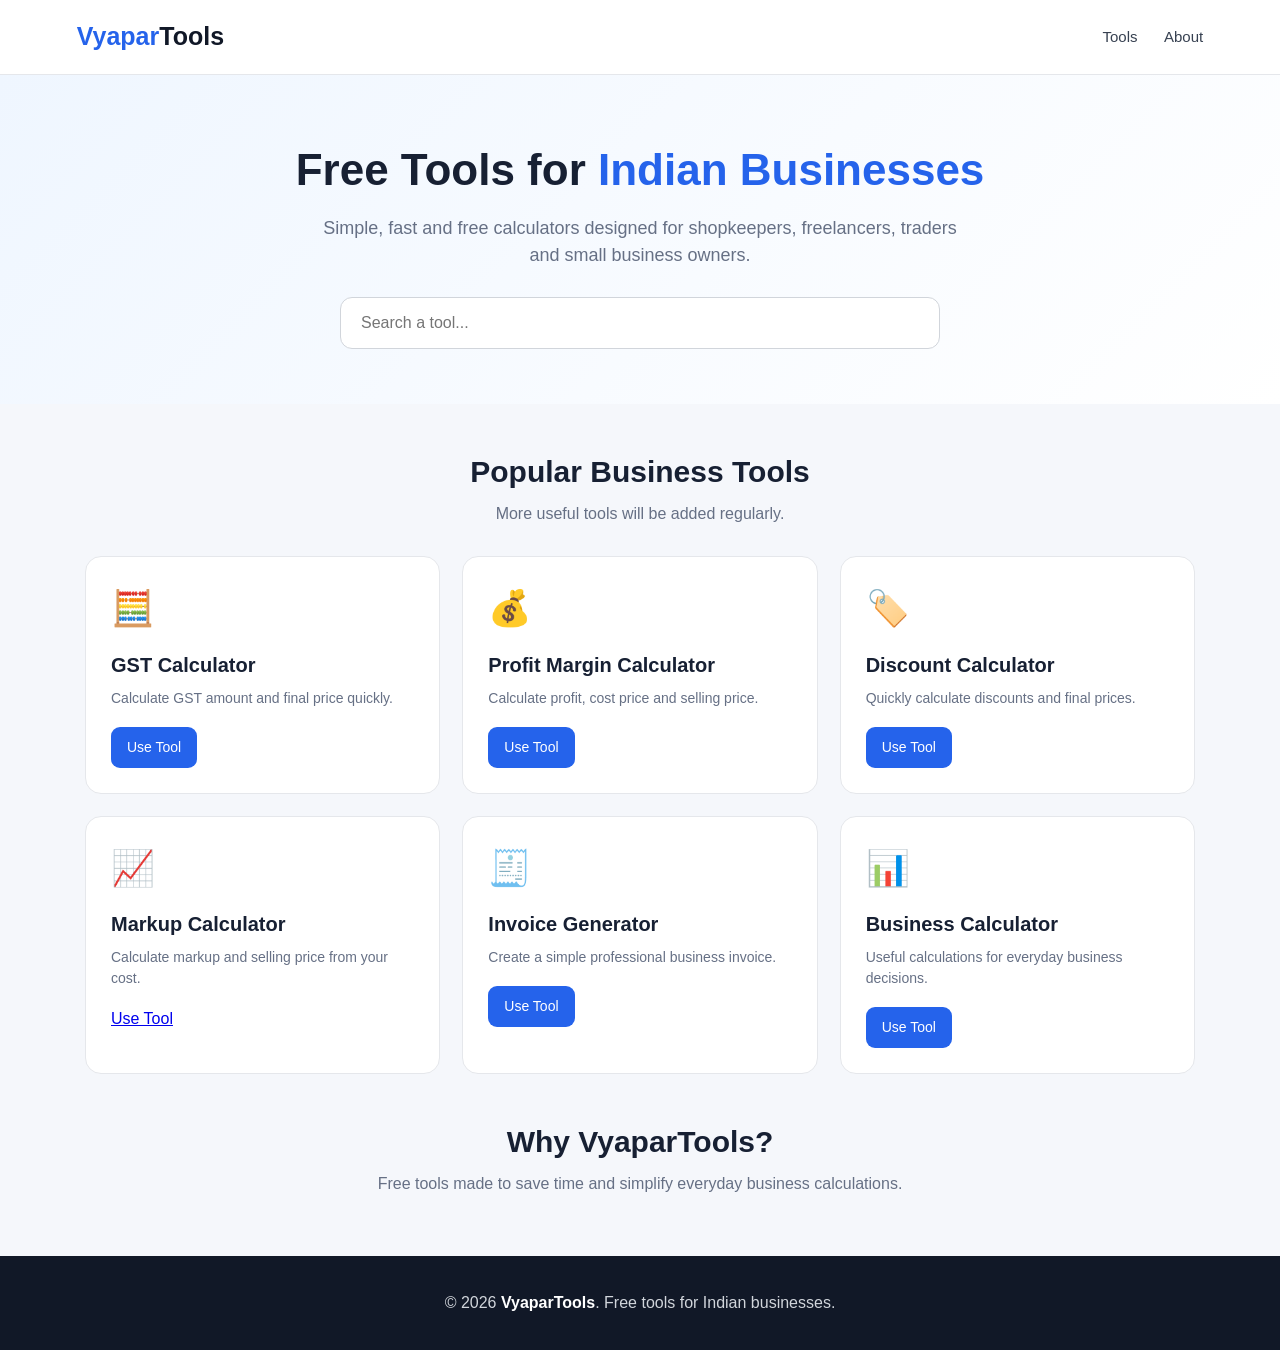
==== index.html @ b3b20733 "Fix anchor tag formatting in index.html" ====
<!DOCTYPE html>
<html lang="en">
<head>
    <meta charset="UTF-8">
    <meta name="viewport" content="width=device-width, initial-scale=1.0">

    <title>VyaparTools - Free Business Tools for India</title>

    <meta name="description"
        content="Free GST calculator, profit margin calculator, discount calculator and other useful tools for Indian small businesses.">

    <style>
        * {
            box-sizing: border-box;
            margin: 0;
            padding: 0;
        }

        body {
            font-family: Arial, sans-serif;
            background: #f5f7fb;
            color: #172033;
            line-height: 1.5;
        }

        header {
            background: #ffffff;
            border-bottom: 1px solid #e5e7eb;
            padding: 18px 6%;
            display: flex;
            justify-content: space-between;
            align-items: center;
        }

        .logo {
            font-size: 25px;
            font-weight: 800;
            color: #2563eb;
        }

        .logo span {
            color: #111827;
        }

        nav a {
            text-decoration: none;
            color: #374151;
            margin-left: 22px;
            font-size: 15px;
        }

        .hero {
            text-align: center;
            padding: 70px 20px 55px;
            background: linear-gradient(135deg, #eff6ff, #ffffff);
        }

        .hero h1 {
            font-size: 44px;
            max-width: 800px;
            margin: auto;
            line-height: 1.15;
        }

        .hero h1 span {
            color: #2563eb;
        }

        .hero p {
            max-width: 650px;
            margin: 20px auto;
            color: #667085;
            font-size: 18px;
        }

        .search {
            margin: 28px auto 0;
            max-width: 600px;
        }

        .search input {
            width: 100%;
            padding: 16px 20px;
            border: 1px solid #d1d5db;
            border-radius: 12px;
            font-size: 16px;
            outline: none;
        }

        .container {
            max-width: 1150px;
            margin: 45px auto;
            padding: 0 20px;
        }

        .section-title {
            text-align: center;
            margin-bottom: 30px;
        }

        .section-title h2 {
            font-size: 30px;
        }

        .section-title p {
            color: #667085;
            margin-top: 8px;
        }

        .tools {
            display: grid;
            grid-template-columns: repeat(3, 1fr);
            gap: 22px;
        }

        .tool-card {
            background: white;
            border: 1px solid #e5e7eb;
            border-radius: 16px;
            padding: 25px;
            transition: 0.2s;
        }

        .tool-card:hover {
            transform: translateY(-4px);
            box-shadow: 0 10px 25px rgba(0,0,0,0.07);
        }

        .icon {
            font-size: 35px;
            margin-bottom: 15px;
        }

        .tool-card h3 {
            font-size: 20px;
            margin-bottom: 8px;
        }

        .tool-card p {
            color: #667085;
            font-size: 14px;
            margin-bottom: 18px;
        }

        .btn {
            display: inline-block;
            background: #2563eb;
            color: white;
            text-decoration: none;
            padding: 10px 16px;
            border-radius: 9px;
            font-size: 14px;
        }

        footer {
            background: #111827;
            color: #d1d5db;
            text-align: center;
            padding: 35px 20px;
            margin-top: 60px;
        }

        footer strong {
            color: white;
        }

        @media (max-width: 800px) {
            .tools {
                grid-template-columns: repeat(2, 1fr);
            }

            .hero h1 {
                font-size: 35px;
            }
        }

        @media (max-width: 550px) {
            header {
                padding: 15px 20px;
            }

            nav {
                display: none;
            }

            .tools {
                grid-template-columns: 1fr;
            }

            .hero {
                padding-top: 50px;
            }

            .hero h1 {
                font-size: 32px;
            }
        }
    </style>
</head>

<body>

<header>
    <div class="logo">Vyapar<span>Tools</span></div>

    <nav>
        <a href="#tools">Tools</a>
        <a href="#about">About</a>
    </nav>
</header>


<section class="hero">

    <h1>
        Free Tools for
        <span>Indian Businesses</span>
    </h1>

    <p>
        Simple, fast and free calculators designed for shopkeepers,
        freelancers, traders and small business owners.
    </p>

    <div class="search">
        <input
            type="text"
            placeholder="Search a tool...">
    </div>

</section>


<main class="container" id="tools">

    <div class="section-title">
        <h2>Popular Business Tools</h2>

        <p>
            More useful tools will be added regularly.
        </p>
    </div>


    <div class="tools">

        <div class="tool-card">

            <div class="icon">🧮</div>

            <h3>GST Calculator</h3>

            <p>
                Calculate GST amount and final price quickly.
            </p>

            <a href="gst-calculator.html" class="btn">Use Tool</a>
</div>

        <div class="tool-card">

            <div class="icon">💰</div>

            <h3>Profit Margin Calculator</h3>

            <p>
                Calculate profit, cost price and selling price.
            </p>

         <a href="profit-margin-calculator.html" class="btn">
                Use Tool
            </a>

        </div>


        <div class="tool-card">

            <div class="icon">🏷️</div>

            <h3>Discount Calculator</h3>

            <p>
                Quickly calculate discounts and final prices.
            </p>

           <a href="discount-calculator.html" class="btn">
                Use Tool
            </a>

        </div>


        <div class="tool-card">

            <div class="icon">📈</div>

            <h3>Markup Calculator</h3>

            <p>
                Calculate markup and selling price from your cost.
            </p>

            <a href="markup-calculator.html">
                Use Tool
            </a>

        </div>


        <div class="tool-card">

            <div class="icon">🧾</div>

            <h3>Invoice Generator</h3>

            <p>
                Create a simple professional business invoice.
            </p>

            <a href="#" class="btn">
                Use Tool
            </a>

        </div>


        <div class="tool-card">

            <div class="icon">📊</div>

            <h3>Business Calculator</h3>

            <p>
                Useful calculations for everyday business decisions.
            </p>

            <a href="#" class="btn">
                Use Tool
            </a>

        </div>

    </div>

</main>


<section class="container" id="about">

    <div class="section-title">

        <h2>Why VyaparTools?</h2>

        <p>
            Free tools made to save time and simplify everyday
            business calculations.
        </p>

    </div>

</section>


<footer>

    <p>
        © 2026 <strong>VyaparTools</strong>.
        Free tools for Indian businesses.
    </p>

</footer>

</body>
</html>
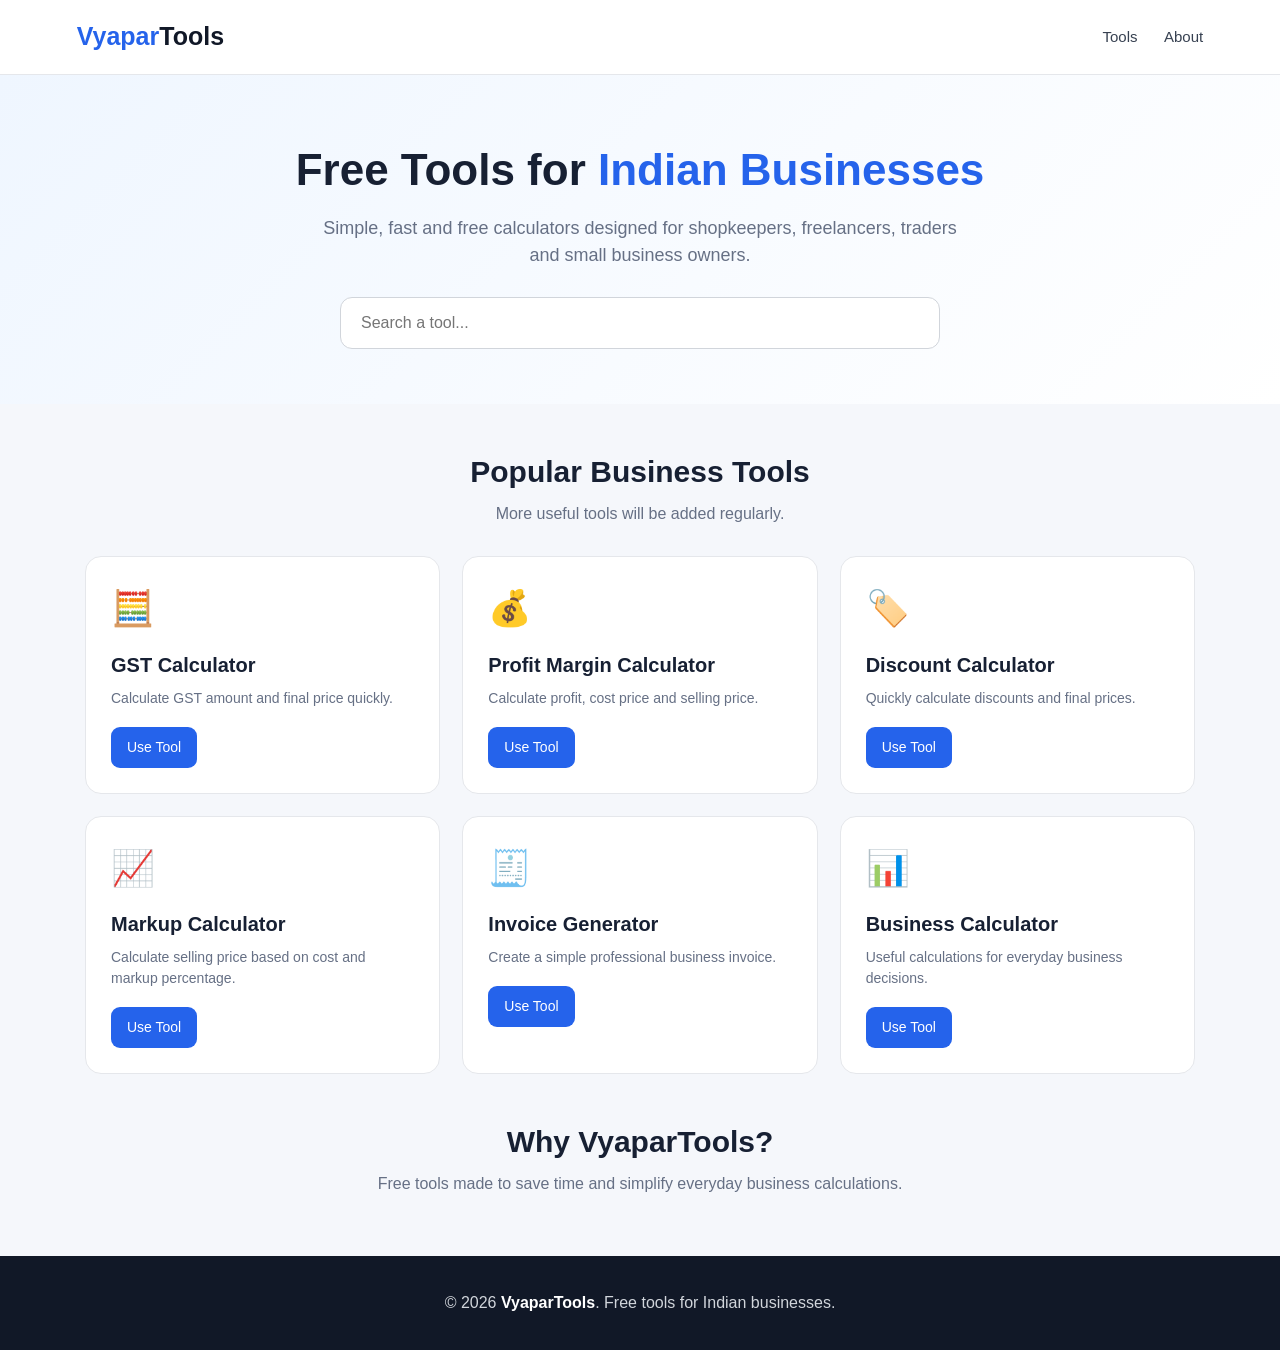
==== commit 849142e1: "Refactor Markup Calculator card in index.html Updated the Markup Calculator section to improve clari" ====
--- a/index.html
+++ b/index.html
@@ -291,21 +291,12 @@
         </div>
 
 
-        <div class="tool-card">
-
-            <div class="icon">📈</div>
-
-            <h3>Markup Calculator</h3>
-
-            <p>
-                Calculate markup and selling price from your cost.
-            </p>
-
-            <a href="markup-calculator.html">
-                Use Tool
-            </a>
-
-        </div>
+      <div class="tool-card">
+    <div class="icon">📈</div>
+    <h3>Markup Calculator</h3>
+    <p>Calculate selling price based on cost and markup percentage.</p>
+    <a href="markup-calculator.html" class="btn">Use Tool</a>
+</div>
 
 
         <div class="tool-card">
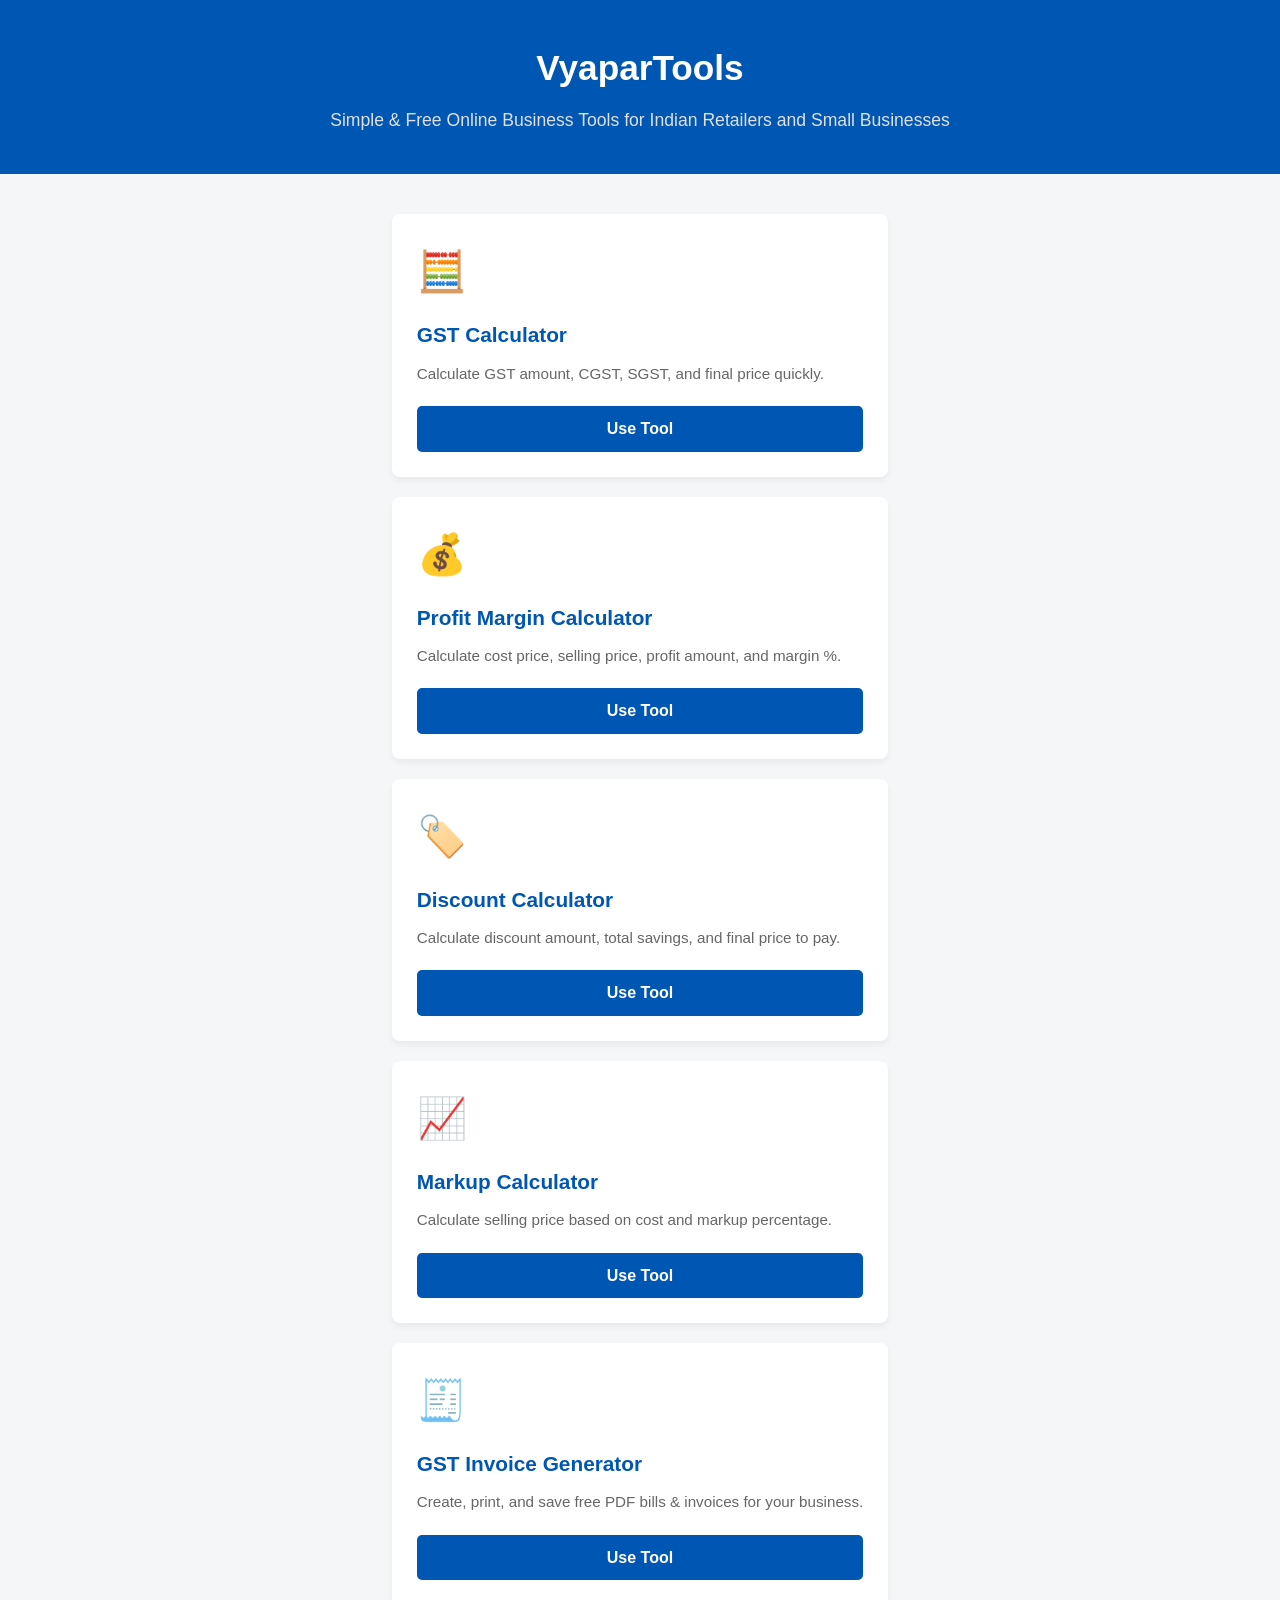
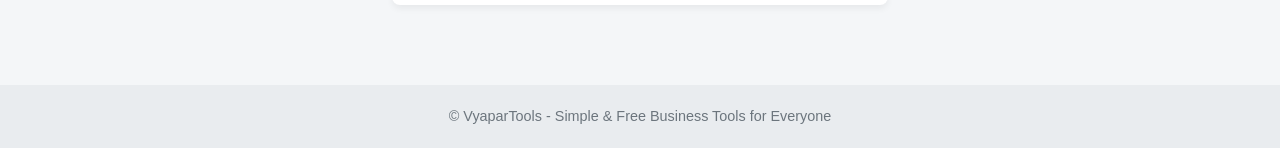
==== commit ea2a85d2: "Revamp index.html with new tools and styles Updated the meta description and improved styling for he" ====
--- a/index.html
+++ b/index.html
@@ -7,360 +7,181 @@
     <title>VyaparTools - Free Business Tools for India</title>
 
     <meta name="description"
-        content="Free GST calculator, profit margin calculator, discount calculator and other useful tools for Indian small businesses.">
+        content="Free GST calculator, profit margin calculator, discount calculator, markup calculator and GST invoice generator for Indian small businesses.">
 
     <style>
         * {
             box-sizing: border-box;
             margin: 0;
             padding: 0;
+            font-family: -apple-system, BlinkMacSystemFont, "Segoe UI", Roboto, Helvetica, Arial, sans-serif;
         }
 
         body {
-            font-family: Arial, sans-serif;
-            background: #f5f7fb;
-            color: #172033;
-            line-height: 1.5;
+            background-color: #f4f6f8;
+            color: #333;
+            line-height: 1.6;
+            display: flex;
+            flex-direction: column;
+            min-height: 100vh;
         }
 
         header {
-            background: #ffffff;
-            border-bottom: 1px solid #e5e7eb;
-            padding: 18px 6%;
-            display: flex;
-            justify-content: space-between;
-            align-items: center;
+            background-color: #0056b3;
+            color: #ffffff;
+            padding: 40px 20px;
+            text-align: center;
         }
 
-        .logo {
-            font-size: 25px;
-            font-weight: 800;
-            color: #2563eb;
+        header h1 {
+            font-size: 2.2rem;
+            margin-bottom: 10px;
         }
 
-        .logo span {
-            color: #111827;
-        }
-
-        nav a {
-            text-decoration: none;
-            color: #374151;
-            margin-left: 22px;
-            font-size: 15px;
-        }
-
-        .hero {
-            text-align: center;
-            padding: 70px 20px 55px;
-            background: linear-gradient(135deg, #eff6ff, #ffffff);
-        }
-
-        .hero h1 {
-            font-size: 44px;
-            max-width: 800px;
-            margin: auto;
-            line-height: 1.15;
-        }
-
-        .hero h1 span {
-            color: #2563eb;
-        }
-
-        .hero p {
-            max-width: 650px;
-            margin: 20px auto;
-            color: #667085;
-            font-size: 18px;
-        }
-
-        .search {
-            margin: 28px auto 0;
-            max-width: 600px;
-        }
-
-        .search input {
-            width: 100%;
-            padding: 16px 20px;
-            border: 1px solid #d1d5db;
-            border-radius: 12px;
-            font-size: 16px;
-            outline: none;
+        header p {
+            font-size: 1.1rem;
+            color: #e0e0e0;
         }
 
         .container {
-            max-width: 1150px;
-            margin: 45px auto;
+            max-width: 1000px;
+            margin: 40px auto;
             padding: 0 20px;
+            flex: 1;
         }
 
-        .section-title {
-            text-align: center;
-            margin-bottom: 30px;
-        }
-
-        .section-title h2 {
-            font-size: 30px;
-        }
-
-        .section-title p {
-            color: #667085;
-            margin-top: 8px;
-        }
-
-        .tools {
+        .tools-grid {
             display: grid;
-            grid-template-columns: repeat(3, 1fr);
-            gap: 22px;
+            grid-template-columns: repeat(auto-fit, minmax(280px, 1fr));
+            gap: 20px;
         }
 
         .tool-card {
-            background: white;
-            border: 1px solid #e5e7eb;
-            border-radius: 16px;
+            background: #ffffff;
             padding: 25px;
-            transition: 0.2s;
+            border-radius: 8px;
+            box-shadow: 0 4px 6px rgba(0,0,0,0.05);
+            display: flex;
+            flex-direction: column;
+            justify-content: space-between;
+            transition: transform 0.2s, box-shadow 0.2s;
         }
 
         .tool-card:hover {
-            transform: translateY(-4px);
-            box-shadow: 0 10px 25px rgba(0,0,0,0.07);
+            transform: translateY(-5px);
+            box-shadow: 0 8px 15px rgba(0,0,0,0.1);
         }
 
-        .icon {
-            font-size: 35px;
+        .tool-card .icon {
+            font-size: 2.5rem;
             margin-bottom: 15px;
         }
 
         .tool-card h3 {
-            font-size: 20px;
-            margin-bottom: 8px;
+            font-size: 1.3rem;
+            margin-bottom: 10px;
+            color: #0056b3;
         }
 
         .tool-card p {
-            color: #667085;
-            font-size: 14px;
-            margin-bottom: 18px;
+            color: #666;
+            font-size: 0.95rem;
+            margin-bottom: 20px;
+            flex-grow: 1;
         }
 
         .btn {
             display: inline-block;
-            background: #2563eb;
-            color: white;
+            background-color: #0056b3;
+            color: #ffffff;
             text-decoration: none;
-            padding: 10px 16px;
-            border-radius: 9px;
-            font-size: 14px;
+            padding: 10px 18px;
+            border-radius: 5px;
+            font-weight: 600;
+            text-align: center;
+            transition: background 0.2s;
+        }
+
+        .btn:hover {
+            background-color: #004085;
         }
 
         footer {
-            background: #111827;
-            color: #d1d5db;
             text-align: center;
-            padding: 35px 20px;
-            margin-top: 60px;
-        }
-
-        footer strong {
-            color: white;
-        }
-
-        @media (max-width: 800px) {
-            .tools {
-                grid-template-columns: repeat(2, 1fr);
-            }
-
-            .hero h1 {
-                font-size: 35px;
-            }
-        }
-
-        @media (max-width: 550px) {
-            header {
-                padding: 15px 20px;
-            }
-
-            nav {
-                display: none;
-            }
-
-            .tools {
-                grid-template-columns: 1fr;
-            }
-
-            .hero {
-                padding-top: 50px;
-            }
-
-            .hero h1 {
-                font-size: 32px;
-            }
+            padding: 20px;
+            background: #e9ecef;
+            font-size: 0.9rem;
+            color: #6c757d;
+            margin-top: 40px;
         }
     </style>
 </head>
-
 <body>
 
-<header>
-    <div class="logo">Vyapar<span>Tools</span></div>
+    <header>
+        <h1>VyaparTools</h1>
+        <p>Simple & Free Online Business Tools for Indian Retailers and Small Businesses</p>
+    </header>
 
-    <nav>
-        <a href="#tools">Tools</a>
-        <a href="#about">About</a>
-    </nav>
-</header>
+    <div class="container">
+        <div class="tools-grid">
+            
+            <!-- Tool 1: GST Calculator -->
+            <div class="tool-card">
+                <div>
+                    <div class="icon">🧮</div>
+                    <h3>GST Calculator</h3>
+                    <p>Calculate GST amount, CGST, SGST, and final price quickly.</p>
+                </div>
+                <a href="gst-calculator.html" class="btn">Use Tool</a>
+            </div>
 
+            <!-- Tool 2: Profit Margin Calculator -->
+            <div class="tool-card">
+                <div>
+                    <div class="icon">💰</div>
+                    <h3>Profit Margin Calculator</h3>
+                    <p>Calculate cost price, selling price, profit amount, and margin %.</p>
+                </div>
+                <a href="profit-margin-calculator.html" class="btn">Use Tool</a>
+            </div>
 
-<section class="hero">
+            <!-- Tool 3: Discount Calculator -->
+            <div class="tool-card">
+                <div>
+                    <div class="icon">🏷️</div>
+                    <h3>Discount Calculator</h3>
+                    <p>Calculate discount amount, total savings, and final price to pay.</p>
+                </div>
+                <a href="discount-calculator.html" class="btn">Use Tool</a>
+            </div>
 
-    <h1>
-        Free Tools for
-        <span>Indian Businesses</span>
-    </h1>
+            <!-- Tool 4: Markup Calculator -->
+            <div class="tool-card">
+                <div>
+                    <div class="icon">📈</div>
+                    <h3>Markup Calculator</h3>
+                    <p>Calculate selling price based on cost and markup percentage.</p>
+                </div>
+                <a href="markup-calculator.html" class="btn">Use Tool</a>
+            </div>
 
-    <p>
-        Simple, fast and free calculators designed for shopkeepers,
-        freelancers, traders and small business owners.
-    </p>
+            <!-- Tool 5: GST Invoice Generator -->
+            <div class="tool-card">
+                <div>
+                    <div class="icon">🧾</div>
+                    <h3>GST Invoice Generator</h3>
+                    <p>Create, print, and save free PDF bills & invoices for your business.</p>
+                </div>
+                <a href="gst-invoice-generator.html" class="btn">Use Tool</a>
+            </div>
 
-    <div class="search">
-        <input
-            type="text"
-            placeholder="Search a tool...">
+        </div>
     </div>
 
-</section>
-
-
-<main class="container" id="tools">
-
-    <div class="section-title">
-        <h2>Popular Business Tools</h2>
-
-        <p>
-            More useful tools will be added regularly.
-        </p>
-    </div>
-
-
-    <div class="tools">
-
-        <div class="tool-card">
-
-            <div class="icon">🧮</div>
-
-            <h3>GST Calculator</h3>
-
-            <p>
-                Calculate GST amount and final price quickly.
-            </p>
-
-            <a href="gst-calculator.html" class="btn">Use Tool</a>
-</div>
-
-        <div class="tool-card">
-
-            <div class="icon">💰</div>
-
-            <h3>Profit Margin Calculator</h3>
-
-            <p>
-                Calculate profit, cost price and selling price.
-            </p>
-
-         <a href="profit-margin-calculator.html" class="btn">
-                Use Tool
-            </a>
-
-        </div>
-
-
-        <div class="tool-card">
-
-            <div class="icon">🏷️</div>
-
-            <h3>Discount Calculator</h3>
-
-            <p>
-                Quickly calculate discounts and final prices.
-            </p>
-
-           <a href="discount-calculator.html" class="btn">
-                Use Tool
-            </a>
-
-        </div>
-
-
-      <div class="tool-card">
-    <div class="icon">📈</div>
-    <h3>Markup Calculator</h3>
-    <p>Calculate selling price based on cost and markup percentage.</p>
-    <a href="markup-calculator.html" class="btn">Use Tool</a>
-</div>
-
-
-        <div class="tool-card">
-
-            <div class="icon">🧾</div>
-
-            <h3>Invoice Generator</h3>
-
-            <p>
-                Create a simple professional business invoice.
-            </p>
-
-            <a href="#" class="btn">
-                Use Tool
-            </a>
-
-        </div>
-
-
-        <div class="tool-card">
-
-            <div class="icon">📊</div>
-
-            <h3>Business Calculator</h3>
-
-            <p>
-                Useful calculations for everyday business decisions.
-            </p>
-
-            <a href="#" class="btn">
-                Use Tool
-            </a>
-
-        </div>
-
-    </div>
-
-</main>
-
-
-<section class="container" id="about">
-
-    <div class="section-title">
-
-        <h2>Why VyaparTools?</h2>
-
-        <p>
-            Free tools made to save time and simplify everyday
-            business calculations.
-        </p>
-
-    </div>
-
-</section>
-
-
-<footer>
-
-    <p>
-        © 2026 <strong>VyaparTools</strong>.
-        Free tools for Indian businesses.
-    </p>
-
-</footer>
+    <footer>
+        &copy; VyaparTools - Simple & Free Business Tools for Everyone
+    </footer>
 
 </body>
 </html>
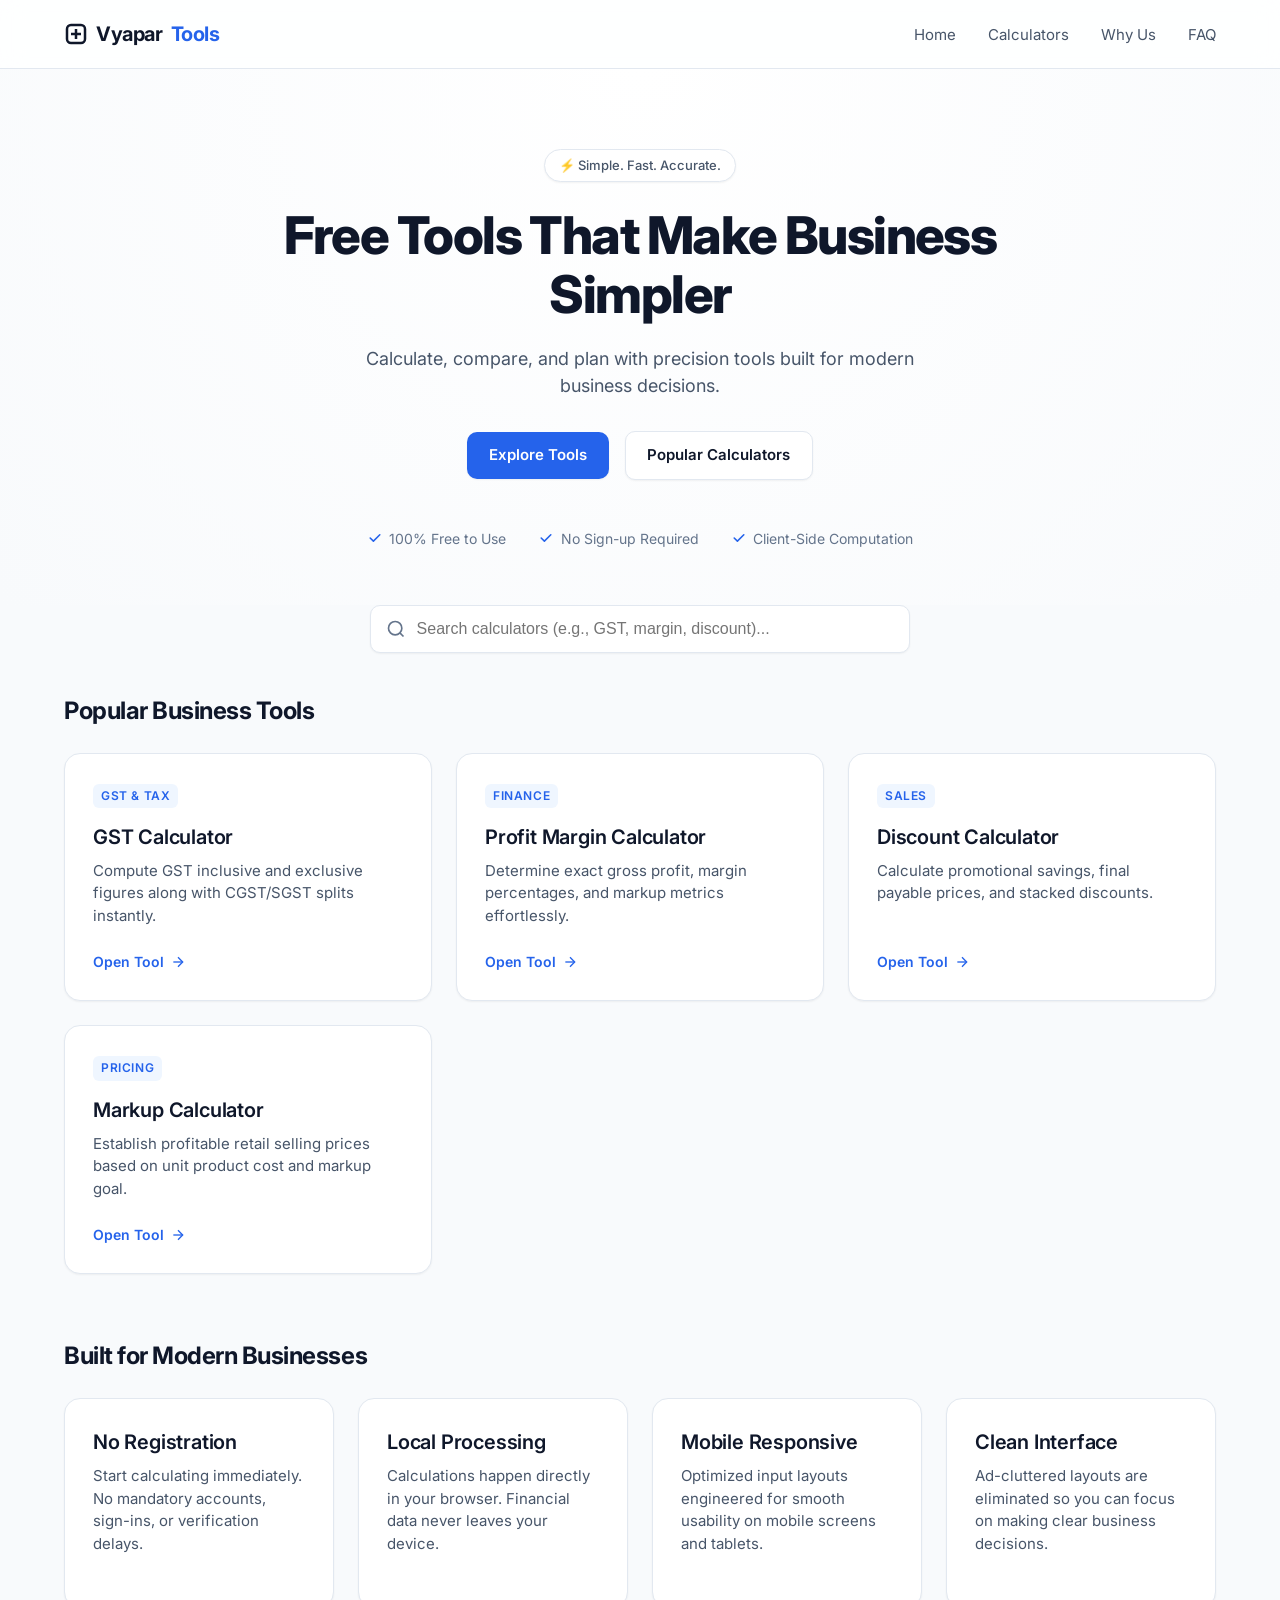
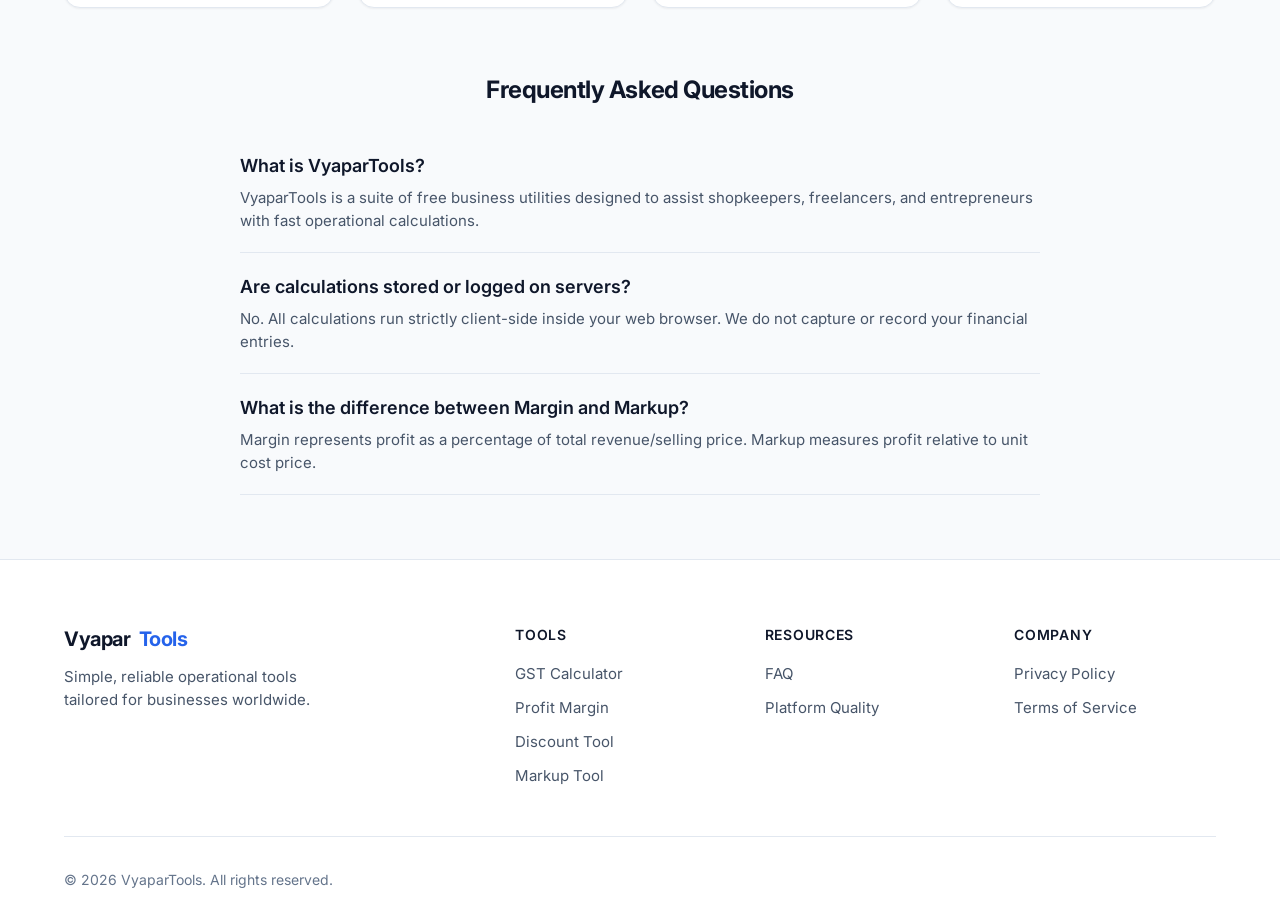
==== commit 512ef320: "Enhance index.html with SEO meta tags and header updates Added meta tags for SEO and updated header " ====
--- a/index.html
+++ b/index.html
@@ -1,187 +1,228 @@
 <!DOCTYPE html>
 <html lang="en">
 <head>
-    <meta charset="UTF-8">
-    <meta name="viewport" content="width=device-width, initial-scale=1.0">
-
-    <title>VyaparTools - Free Business Tools for India</title>
-
-    <meta name="description"
-        content="Free GST calculator, profit margin calculator, discount calculator, markup calculator and GST invoice generator for Indian small businesses.">
-
-    <style>
-        * {
-            box-sizing: border-box;
-            margin: 0;
-            padding: 0;
-            font-family: -apple-system, BlinkMacSystemFont, "Segoe UI", Roboto, Helvetica, Arial, sans-serif;
-        }
-
-        body {
-            background-color: #f4f6f8;
-            color: #333;
-            line-height: 1.6;
-            display: flex;
-            flex-direction: column;
-            min-height: 100vh;
-        }
-
-        header {
-            background-color: #0056b3;
-            color: #ffffff;
-            padding: 40px 20px;
-            text-align: center;
-        }
-
-        header h1 {
-            font-size: 2.2rem;
-            margin-bottom: 10px;
-        }
-
-        header p {
-            font-size: 1.1rem;
-            color: #e0e0e0;
-        }
-
-        .container {
-            max-width: 1000px;
-            margin: 40px auto;
-            padding: 0 20px;
-            flex: 1;
-        }
-
-        .tools-grid {
-            display: grid;
-            grid-template-columns: repeat(auto-fit, minmax(280px, 1fr));
-            gap: 20px;
-        }
-
-        .tool-card {
-            background: #ffffff;
-            padding: 25px;
-            border-radius: 8px;
-            box-shadow: 0 4px 6px rgba(0,0,0,0.05);
-            display: flex;
-            flex-direction: column;
-            justify-content: space-between;
-            transition: transform 0.2s, box-shadow 0.2s;
-        }
-
-        .tool-card:hover {
-            transform: translateY(-5px);
-            box-shadow: 0 8px 15px rgba(0,0,0,0.1);
-        }
-
-        .tool-card .icon {
-            font-size: 2.5rem;
-            margin-bottom: 15px;
-        }
-
-        .tool-card h3 {
-            font-size: 1.3rem;
-            margin-bottom: 10px;
-            color: #0056b3;
-        }
-
-        .tool-card p {
-            color: #666;
-            font-size: 0.95rem;
-            margin-bottom: 20px;
-            flex-grow: 1;
-        }
-
-        .btn {
-            display: inline-block;
-            background-color: #0056b3;
-            color: #ffffff;
-            text-decoration: none;
-            padding: 10px 18px;
-            border-radius: 5px;
-            font-weight: 600;
-            text-align: center;
-            transition: background 0.2s;
-        }
-
-        .btn:hover {
-            background-color: #004085;
-        }
-
-        footer {
-            text-align: center;
-            padding: 20px;
-            background: #e9ecef;
-            font-size: 0.9rem;
-            color: #6c757d;
-            margin-top: 40px;
-        }
-    </style>
+  <meta charset="UTF-8">
+  <meta name="viewport" content="width=device-width, initial-scale=1.0">
+  <title>VyaparTools – Free Business Calculators & Online Tools</title>
+  <meta name="description" content="Calculate GST, profit margins, discounts, and markups instantly with fast, secure, accurate online tools for business decisions.">
+  <link rel="canonical" href="https://realtool1.github.io/vyapartools/">
+  
+  <!-- Open Graph / Social -->
+  <meta property="og:type" content="website">
+  <meta property="og:url" content="https://realtool1.github.io/vyapartools/">
+  <meta property="og:title" content="VyaparTools – Free Business Calculators & Online Tools">
+  <meta property="og:description" content="Fast, accurate, simple business decision tools for entrepreneurs and business owners.">
+
+  <link rel="preconnect" href="https://fonts.googleapis.com">
+  <link rel="preconnect" href="https://fonts.gstatic.com" crossorigin>
+  <link href="https://fonts.googleapis.com/css2?family=Inter:wght@400;500;600;700;800&display=swap" rel="stylesheet">
+  
+  <link rel="stylesheet" href="styles.css">
+
+  <script type="application/ld+json">
+  {
+    "@context": "https://schema.org",
+    "@type": "WebSite",
+    "name": "VyaparTools",
+    "url": "https://realtool1.github.io/vyapartools/",
+    "potentialAction": {
+      "@type": "SearchAction",
+      "target": "https://realtool1.github.io/vyapartools/?q={search_term_string}",
+      "query-input": "required name=search_term_string"
+    }
+  }
+  </script>
 </head>
 <body>
 
-    <header>
-        <h1>VyaparTools</h1>
-        <p>Simple & Free Online Business Tools for Indian Retailers and Small Businesses</p>
-    </header>
-
+  <!-- HEADER -->
+  <header class="header">
+    <div class="container nav-container">
+      <a href="index.html" class="logo">
+        <svg width="24" height="24" viewBox="0 0 24 24" fill="none" stroke="currentColor" stroke-width="2.5"><rect x="3" y="3" width="18" height="18" rx="4"/><path d="M7 12h10M12 7v10"/></svg>
+        Vyapar<span>Tools</span>
+      </a>
+      <ul class="nav-links" id="navLinks">
+        <li><a href="index.html">Home</a></li>
+        <li><a href="#tools">Calculators</a></li>
+        <li><a href="#why">Why Us</a></li>
+        <li><a href="#faq">FAQ</a></li>
+      </ul>
+      <button class="mobile-menu-btn" id="mobileMenuBtn" aria-label="Toggle Navigation">☰</button>
+    </div>
+  </header>
+
+  <!-- HERO SECTION -->
+  <section class="hero">
     <div class="container">
-        <div class="tools-grid">
-            
-            <!-- Tool 1: GST Calculator -->
-            <div class="tool-card">
-                <div>
-                    <div class="icon">🧮</div>
-                    <h3>GST Calculator</h3>
-                    <p>Calculate GST amount, CGST, SGST, and final price quickly.</p>
-                </div>
-                <a href="gst-calculator.html" class="btn">Use Tool</a>
-            </div>
-
-            <!-- Tool 2: Profit Margin Calculator -->
-            <div class="tool-card">
-                <div>
-                    <div class="icon">💰</div>
-                    <h3>Profit Margin Calculator</h3>
-                    <p>Calculate cost price, selling price, profit amount, and margin %.</p>
-                </div>
-                <a href="profit-margin-calculator.html" class="btn">Use Tool</a>
-            </div>
-
-            <!-- Tool 3: Discount Calculator -->
-            <div class="tool-card">
-                <div>
-                    <div class="icon">🏷️</div>
-                    <h3>Discount Calculator</h3>
-                    <p>Calculate discount amount, total savings, and final price to pay.</p>
-                </div>
-                <a href="discount-calculator.html" class="btn">Use Tool</a>
-            </div>
-
-            <!-- Tool 4: Markup Calculator -->
-            <div class="tool-card">
-                <div>
-                    <div class="icon">📈</div>
-                    <h3>Markup Calculator</h3>
-                    <p>Calculate selling price based on cost and markup percentage.</p>
-                </div>
-                <a href="markup-calculator.html" class="btn">Use Tool</a>
-            </div>
-
-            <!-- Tool 5: GST Invoice Generator -->
-            <div class="tool-card">
-                <div>
-                    <div class="icon">🧾</div>
-                    <h3>GST Invoice Generator</h3>
-                    <p>Create, print, and save free PDF bills & invoices for your business.</p>
-                </div>
-                <a href="gst-invoice-generator.html" class="btn">Use Tool</a>
-            </div>
-
-        </div>
-    </div>
-
-    <footer>
-        &copy; VyaparTools - Simple & Free Business Tools for Everyone
-    </footer>
-
+      <div class="hero-badge">⚡ Simple. Fast. Accurate.</div>
+      <h1>Free Tools That Make Business Simpler</h1>
+      <p>Calculate, compare, and plan with precision tools built for modern business decisions.</p>
+      <div class="hero-actions">
+        <a href="#tools" class="btn btn-primary">Explore Tools</a>
+        <a href="#tools" class="btn btn-secondary">Popular Calculators</a>
+      </div>
+      <div class="hero-trust">
+        <div class="trust-item">
+          <svg width="16" height="16" fill="currentColor" viewBox="0 0 20 20"><path fill-rule="evenodd" d="M16.707 5.293a1 1 0 010 1.414l-8 8a1 1 0 01-1.414 0l-4-4a1 1 0 011.414-1.414L8 12.586l7.293-7.293a1 1 0 011.414 0z" clip-rule="evenodd"/></svg>
+          100% Free to Use
+        </div>
+        <div class="trust-item">
+          <svg width="16" height="16" fill="currentColor" viewBox="0 0 20 20"><path fill-rule="evenodd" d="M16.707 5.293a1 1 0 010 1.414l-8 8a1 1 0 01-1.414 0l-4-4a1 1 0 011.414-1.414L8 12.586l7.293-7.293a1 1 0 011.414 0z" clip-rule="evenodd"/></svg>
+          No Sign-up Required
+        </div>
+        <div class="trust-item">
+          <svg width="16" height="16" fill="currentColor" viewBox="0 0 20 20"><path fill-rule="evenodd" d="M16.707 5.293a1 1 0 010 1.414l-8 8a1 1 0 01-1.414 0l-4-4a1 1 0 011.414-1.414L8 12.586l7.293-7.293a1 1 0 011.414 0z" clip-rule="evenodd"/></svg>
+          Client-Side Computation
+        </div>
+      </div>
+    </div>
+  </section>
+
+  <!-- SEARCH & TOOL DISCOVERY -->
+  <main class="container" id="tools">
+    <div class="search-section">
+      <div class="search-box">
+        <svg class="search-icon" width="20" height="20" viewBox="0 0 24 24" fill="none" stroke="currentColor" stroke-width="2"><circle cx="11" cy="11" r="8"/><line x1="21" y1="21" x2="16.65" y2="16.65"/></svg>
+        <input type="text" id="globalSearch" class="search-input" placeholder="Search calculators (e.g., GST, margin, discount)..." aria-label="Search tools">
+      </div>
+    </div>
+
+    <h2 class="section-title">Popular Business Tools</h2>
+    
+    <div class="tools-grid">
+      <!-- GST Calculator Card -->
+      <article class="tool-card">
+        <div>
+          <span class="card-badge">GST & Tax</span>
+          <h3>GST Calculator</h3>
+          <p>Compute GST inclusive and exclusive figures along with CGST/SGST splits instantly.</p>
+        </div>
+        <a href="gst-calculator.html" class="card-link">
+          Open Tool 
+          <svg width="16" height="16" viewBox="0 0 24 24" fill="none" stroke="currentColor" stroke-width="2"><line x1="5" y1="12" x2="19" y2="12"/><polyline points="12 5 19 12 12 19"/></svg>
+        </a>
+      </article>
+
+      <!-- Profit Margin Calculator Card -->
+      <article class="tool-card">
+        <div>
+          <span class="card-badge">Finance</span>
+          <h3>Profit Margin Calculator</h3>
+          <p>Determine exact gross profit, margin percentages, and markup metrics effortlessly.</p>
+        </div>
+        <a href="profit-margin-calculator.html" class="card-link">
+          Open Tool 
+          <svg width="16" height="16" viewBox="0 0 24 24" fill="none" stroke="currentColor" stroke-width="2"><line x1="5" y1="12" x2="19" y2="12"/><polyline points="12 5 19 12 12 19"/></svg>
+        </a>
+      </article>
+
+      <!-- Discount Calculator Card -->
+      <article class="tool-card">
+        <div>
+          <span class="card-badge">Sales</span>
+          <h3>Discount Calculator</h3>
+          <p>Calculate promotional savings, final payable prices, and stacked discounts.</p>
+        </div>
+        <a href="discount-calculator.html" class="card-link">
+          Open Tool 
+          <svg width="16" height="16" viewBox="0 0 24 24" fill="none" stroke="currentColor" stroke-width="2"><line x1="5" y1="12" x2="19" y2="12"/><polyline points="12 5 19 12 12 19"/></svg>
+        </a>
+      </article>
+
+      <!-- Markup Calculator Card -->
+      <article class="tool-card">
+        <div>
+          <span class="card-badge">Pricing</span>
+          <h3>Markup Calculator</h3>
+          <p>Establish profitable retail selling prices based on unit product cost and markup goal.</p>
+        </div>
+        <a href="markup-calculator.html" class="card-link">
+          Open Tool 
+          <svg width="16" height="16" viewBox="0 0 24 24" fill="none" stroke="currentColor" stroke-width="2"><line x1="5" y1="12" x2="19" y2="12"/><polyline points="12 5 19 12 12 19"/></svg>
+        </a>
+      </article>
+    </div>
+
+    <!-- WHY VYAPARTOOLS -->
+    <section id="why" style="margin-bottom: 4rem;">
+      <h2 class="section-title">Built for Modern Businesses</h2>
+      <div class="tools-grid" style="grid-template-columns: repeat(auto-fit, minmax(220px, 1fr));">
+        <div class="tool-card">
+          <h3>No Registration</h3>
+          <p>Start calculating immediately. No mandatory accounts, sign-ins, or verification delays.</p>
+        </div>
+        <div class="tool-card">
+          <h3>Local Processing</h3>
+          <p>Calculations happen directly in your browser. Financial data never leaves your device.</p>
+        </div>
+        <div class="tool-card">
+          <h3>Mobile Responsive</h3>
+          <p>Optimized input layouts engineered for smooth usability on mobile screens and tablets.</p>
+        </div>
+        <div class="tool-card">
+          <h3>Clean Interface</h3>
+          <p>Ad-cluttered layouts are eliminated so you can focus on making clear business decisions.</p>
+        </div>
+      </div>
+    </section>
+
+    <!-- FAQ SECTION -->
+    <section class="faq-section" id="faq">
+      <h2 class="section-title" style="text-align: center;">Frequently Asked Questions</h2>
+      <div class="faq-item">
+        <h3>What is VyaparTools?</h3>
+        <p>VyaparTools is a suite of free business utilities designed to assist shopkeepers, freelancers, and entrepreneurs with fast operational calculations.</p>
+      </div>
+      <div class="faq-item">
+        <h3>Are calculations stored or logged on servers?</h3>
+        <p>No. All calculations run strictly client-side inside your web browser. We do not capture or record your financial entries.</p>
+      </div>
+      <div class="faq-item">
+        <h3>What is the difference between Margin and Markup?</h3>
+        <p>Margin represents profit as a percentage of total revenue/selling price. Markup measures profit relative to unit cost price.</p>
+      </div>
+    </section>
+  </main>
+
+  <!-- FOOTER -->
+  <footer class="footer">
+    <div class="container">
+      <div class="footer-grid">
+        <div class="footer-brand">
+          <a href="index.html" class="logo">Vyapar<span>Tools</span></a>
+          <p>Simple, reliable operational tools tailored for businesses worldwide.</p>
+        </div>
+        <div class="footer-col">
+          <h4>Tools</h4>
+          <ul>
+            <li><a href="gst-calculator.html">GST Calculator</a></li>
+            <li><a href="profit-margin-calculator.html">Profit Margin</a></li>
+            <li><a href="discount-calculator.html">Discount Tool</a></li>
+            <li><a href="markup-calculator.html">Markup Tool</a></li>
+          </ul>
+        </div>
+        <div class="footer-col">
+          <h4>Resources</h4>
+          <ul>
+            <li><a href="#faq">FAQ</a></li>
+            <li><a href="#why">Platform Quality</a></li>
+          </ul>
+        </div>
+        <div class="footer-col">
+          <h4>Company</h4>
+          <ul>
+            <li><a href="#">Privacy Policy</a></li>
+            <li><a href="#">Terms of Service</a></li>
+          </ul>
+        </div>
+      </div>
+      <div class="footer-bottom">
+        <p>&copy; 2026 VyaparTools. All rights reserved.</p>
+      </div>
+    </div>
+  </footer>
+
+  <script src="app.js"></script>
 </body>
 </html>
--- a/styles.css
+++ b/styles.css
@@ -0,0 +1,611 @@
+/* ==========================================================================
+   VYAPARTOOLS GLOBAL DESIGN SYSTEM & STYLESHEET
+   ========================================================================== */
+
+:root {
+  --bg-main: #f8fafc;
+  --bg-card: #ffffff;
+  --bg-subtle: #f1f5f9;
+  
+  --border-color: #e2e8f0;
+  --border-focus: #2563eb;
+  
+  --text-main: #0f172a;
+  --text-muted: #475569;
+  --text-subtle: #64748b;
+  
+  --primary: #0f172a;
+  --primary-hover: #1e293b;
+  --accent: #2563eb;
+  --accent-hover: #1d4ed8;
+  --accent-light: #eff6ff;
+  
+  --success: #166534;
+  --success-bg: #f0fdf4;
+  --warning: #b45309;
+  --error: #991b1b;
+  
+  --radius-sm: 6px;
+  --radius-md: 10px;
+  --radius-lg: 16px;
+  
+  --shadow-sm: 0 1px 2px 0 rgb(0 0 0 / 0.05);
+  --shadow-md: 0 4px 6px -1px rgb(0 0 0 / 0.05), 0 2px 4px -2px rgb(0 0 0 / 0.05);
+  --shadow-lg: 0 10px 15px -3px rgb(0 0 0 / 0.04), 0 4px 6px -4px rgb(0 0 0 / 0.04);
+  
+  --font-family: 'Inter', -apple-system, BlinkMacSystemFont, "Segoe UI", Roboto, sans-serif;
+  --max-width: 1200px;
+}
+
+*, *::before, *::after {
+  box-sizing: border-box;
+  margin: 0;
+  padding: 0;
+}
+
+body {
+  background-color: var(--bg-main);
+  color: var(--text-main);
+  font-family: var(--font-family);
+  line-height: 1.5;
+  -webkit-font-smoothing: antialiased;
+  min-height: 100vh;
+  display: flex;
+  flex-direction: column;
+}
+
+a {
+  color: inherit;
+  text-decoration: none;
+}
+
+/* LAYOUT CONTAINER */
+.container {
+  max-width: var(--max-width);
+  margin: 0 auto;
+  padding: 0 1.5rem;
+  width: 100%;
+}
+
+/* HEADER & NAVBAR */
+.header {
+  background: rgba(255, 255, 255, 0.85);
+  backdrop-filter: blur(12px);
+  border-bottom: 1px solid var(--border-color);
+  position: sticky;
+  top: 0;
+  z-index: 100;
+}
+
+.nav-container {
+  display: flex;
+  align-items: center;
+  justify-content: space-between;
+  height: 4.25rem;
+}
+
+.logo {
+  font-weight: 700;
+  font-size: 1.25rem;
+  color: var(--primary);
+  display: flex;
+  align-items: center;
+  gap: 0.5rem;
+  letter-spacing: -0.02em;
+}
+
+.logo span {
+  color: var(--accent);
+}
+
+.nav-links {
+  display: flex;
+  align-items: center;
+  gap: 2rem;
+  list-style: none;
+}
+
+.nav-links a {
+  font-size: 0.9375rem;
+  font-weight: 5rem;
+  color: var(--text-muted);
+  transition: color 0.15s ease;
+}
+
+.nav-links a:hover {
+  color: var(--primary);
+}
+
+.mobile-menu-btn {
+  display: none;
+  background: none;
+  border: none;
+  font-size: 1.5rem;
+  color: var(--text-main);
+  cursor: pointer;
+}
+
+/* HERO SECTION */
+.hero {
+  padding: 5rem 0 3.5rem;
+  text-align: center;
+  background: radial-gradient(circle at 50% 0%, #ffffff 0%, var(--bg-main) 100%);
+}
+
+.hero-badge {
+  display: inline-flex;
+  align-items: center;
+  gap: 0.5rem;
+  padding: 0.35rem 0.85rem;
+  background: var(--bg-card);
+  border: 1px solid var(--border-color);
+  border-radius: 100px;
+  font-size: 0.8125rem;
+  font-weight: 500;
+  color: var(--text-muted);
+  margin-bottom: 1.5rem;
+  box-shadow: var(--shadow-sm);
+}
+
+.hero h1 {
+  font-size: 3.25rem;
+  font-weight: 800;
+  letter-spacing: -0.03em;
+  line-height: 1.15;
+  color: var(--primary);
+  max-width: 800px;
+  margin: 0 auto 1.25rem;
+}
+
+.hero p {
+  font-size: 1.125rem;
+  color: var(--text-muted);
+  max-width: 600px;
+  margin: 0 auto 2rem;
+}
+
+.hero-actions {
+  display: flex;
+  align-items: center;
+  justify-content: center;
+  gap: 1rem;
+  margin-bottom: 3rem;
+}
+
+.btn {
+  display: inline-flex;
+  align-items: center;
+  justify-content: center;
+  padding: 0.75rem 1.35rem;
+  font-size: 0.9375rem;
+  font-weight: 600;
+  border-radius: var(--radius-md);
+  transition: all 0.15s ease;
+  cursor: pointer;
+  border: none;
+}
+
+.btn-primary {
+  background: var(--accent);
+  color: #ffffff;
+  box-shadow: var(--shadow-sm);
+}
+
+.btn-primary:hover {
+  background: var(--accent-hover);
+}
+
+.btn-secondary {
+  background: var(--bg-card);
+  color: var(--text-main);
+  border: 1px solid var(--border-color);
+  box-shadow: var(--shadow-sm);
+}
+
+.btn-secondary:hover {
+  background: var(--bg-subtle);
+  border-color: #cbd5e1;
+}
+
+.hero-trust {
+  display: flex;
+  align-items: center;
+  justify-content: center;
+  gap: 2rem;
+  flex-wrap: wrap;
+  font-size: 0.875rem;
+  color: var(--text-subtle);
+}
+
+.trust-item {
+  display: flex;
+  align-items: center;
+  gap: 0.4rem;
+}
+
+.trust-item svg {
+  color: var(--accent);
+}
+
+/* SEARCH & FILTER BAR */
+.search-section {
+  margin-bottom: 2.5rem;
+}
+
+.search-box {
+  position: relative;
+  max-width: 540px;
+  margin: 0 auto;
+}
+
+.search-input {
+  width: 100%;
+  padding: 0.875rem 1rem 0.875rem 2.85rem;
+  font-size: 1rem;
+  border: 1px solid var(--border-color);
+  border-radius: var(--radius-md);
+  background: var(--bg-card);
+  color: var(--text-main);
+  box-shadow: var(--shadow-sm);
+  outline: none;
+  transition: border-color 0.15s, box-shadow 0.15s;
+}
+
+.search-input:focus {
+  border-color: var(--border-focus);
+  box-shadow: 0 0 0 3px rgba(37, 99, 235, 0.12);
+}
+
+.search-icon {
+  position: absolute;
+  left: 1rem;
+  top: 50%;
+  transform: translateY(-50%);
+  color: var(--text-subtle);
+  pointer-events: none;
+}
+
+/* CARDS GRID */
+.section-title {
+  font-size: 1.5rem;
+  font-weight: 700;
+  letter-spacing: -0.02em;
+  margin-bottom: 1.5rem;
+}
+
+.tools-grid {
+  display: grid;
+  grid-template-columns: repeat(auto-fill, minmax(320px, 1fr));
+  gap: 1.5rem;
+  margin-bottom: 4rem;
+}
+
+.tool-card {
+  background: var(--bg-card);
+  border: 1px solid var(--border-color);
+  border-radius: var(--radius-lg);
+  padding: 1.75rem;
+  box-shadow: var(--shadow-sm);
+  display: flex;
+  flex-direction: column;
+  justify-content: space-between;
+  transition: transform 0.2s ease, border-color 0.2s ease, box-shadow 0.2s ease;
+}
+
+.tool-card:hover {
+  transform: translateY(-3px);
+  border-color: #cbd5e1;
+  box-shadow: var(--shadow-md);
+}
+
+.card-badge {
+  display: inline-block;
+  font-size: 0.75rem;
+  font-weight: 600;
+  text-transform: uppercase;
+  letter-spacing: 0.05em;
+  color: var(--accent);
+  background: var(--accent-light);
+  padding: 0.2rem 0.5rem;
+  border-radius: var(--radius-sm);
+  margin-bottom: 0.875rem;
+  width: fit-content;
+}
+
+.tool-card h3 {
+  font-size: 1.25rem;
+  font-weight: 600;
+  margin-bottom: 0.5rem;
+  letter-spacing: -0.01em;
+}
+
+.tool-card p {
+  font-size: 0.9375rem;
+  color: var(--text-muted);
+  margin-bottom: 1.5rem;
+  flex-grow: 1;
+}
+
+.card-link {
+  font-size: 0.875rem;
+  font-weight: 600;
+  color: var(--accent);
+  display: inline-flex;
+  align-items: center;
+  gap: 0.35rem;
+}
+
+.card-link svg {
+  transition: transform 0.15s ease;
+}
+
+.tool-card:hover .card-link svg {
+  transform: translateX(3px);
+}
+
+/* CALCULATOR ENGINE APPARATUS */
+.calc-wrapper {
+  max-width: 960px;
+  margin: 2rem auto 4rem;
+}
+
+.calc-grid {
+  display: grid;
+  grid-template-columns: 1fr 1fr;
+  gap: 2rem;
+  background: var(--bg-card);
+  border: 1px solid var(--border-color);
+  border-radius: var(--radius-lg);
+  padding: 2rem;
+  box-shadow: var(--shadow-md);
+}
+
+.calc-inputs {
+  display: flex;
+  flex-direction: column;
+  gap: 1.25rem;
+}
+
+.form-group {
+  display: flex;
+  flex-direction: column;
+  gap: 0.4rem;
+}
+
+.form-group label {
+  font-size: 0.875rem;
+  font-weight: 600;
+  color: var(--text-main);
+}
+
+.input-control {
+  width: 100%;
+  padding: 0.75rem 1rem;
+  font-size: 1rem;
+  border: 1px solid var(--border-color);
+  border-radius: var(--radius-md);
+  background: var(--bg-card);
+  color: var(--text-main);
+  outline: none;
+  font-family: inherit;
+  transition: border-color 0.15s;
+}
+
+.input-control:focus {
+  border-color: var(--border-focus);
+}
+
+.btn-group {
+  display: grid;
+  grid-template-columns: repeat(auto-fit, minmax(60px, 1fr));
+  gap: 0.5rem;
+}
+
+.btn-toggle {
+  padding: 0.5rem 0.75rem;
+  font-size: 0.875rem;
+  font-weight: 500;
+  background: var(--bg-subtle);
+  border: 1px solid var(--border-color);
+  border-radius: var(--radius-sm);
+  color: var(--text-muted);
+  cursor: pointer;
+  transition: all 0.15s;
+}
+
+.btn-toggle.active {
+  background: var(--primary);
+  color: #ffffff;
+  border-color: var(--primary);
+}
+
+.calc-results {
+  background: var(--bg-subtle);
+  border-radius: var(--radius-md);
+  padding: 1.5rem;
+  display: flex;
+  flex-direction: column;
+  justify-content: space-between;
+}
+
+.result-hero {
+  margin-bottom: 1.5rem;
+}
+
+.result-label {
+  font-size: 0.8125rem;
+  font-weight: 600;
+  text-transform: uppercase;
+  letter-spacing: 0.05em;
+  color: var(--text-subtle);
+  margin-bottom: 0.25rem;
+}
+
+.result-value {
+  font-size: 2.5rem;
+  font-weight: 800;
+  letter-spacing: -0.03em;
+  color: var(--primary);
+  line-height: 1.1;
+}
+
+.breakdown-list {
+  display: flex;
+  flex-direction: column;
+  gap: 0.75rem;
+  margin-bottom: 1.5rem;
+  border-top: 1px solid var(--border-color);
+  padding-top: 1rem;
+}
+
+.breakdown-item {
+  display: flex;
+  justify-content: space-between;
+  font-size: 0.9375rem;
+}
+
+.breakdown-item span:first-child {
+  color: var(--text-muted);
+}
+
+.breakdown-item span:last-child {
+  font-weight: 600;
+  color: var(--text-main);
+}
+
+.calc-actions {
+  display: flex;
+  gap: 0.75rem;
+}
+
+/* EDUCATIONAL CONTENT BLOCK */
+.edu-block {
+  max-width: 960px;
+  margin: 0 auto 4rem;
+  background: var(--bg-card);
+  border: 1px solid var(--border-color);
+  border-radius: var(--radius-lg);
+  padding: 2.5rem;
+}
+
+.edu-block h2 {
+  font-size: 1.5rem;
+  font-weight: 700;
+  margin-bottom: 1rem;
+}
+
+.edu-block p {
+  color: var(--text-muted);
+  font-size: 1rem;
+  margin-bottom: 1rem;
+}
+
+/* FAQ SECTION */
+.faq-section {
+  max-width: 800px;
+  margin: 0 auto 4rem;
+}
+
+.faq-item {
+  border-bottom: 1px solid var(--border-color);
+  padding: 1.25rem 0;
+}
+
+.faq-item h3 {
+  font-size: 1.125rem;
+  font-weight: 600;
+  margin-bottom: 0.5rem;
+}
+
+.faq-item p {
+  color: var(--text-muted);
+  font-size: 0.9375rem;
+}
+
+/* FOOTER */
+.footer {
+  background: var(--bg-card);
+  border-top: 1px solid var(--border-color);
+  padding: 4rem 0 2rem;
+  margin-top: auto;
+}
+
+.footer-grid {
+  display: grid;
+  grid-template-columns: 2fr repeat(3, 1fr);
+  gap: 3rem;
+  margin-bottom: 3rem;
+}
+
+.footer-brand p {
+  font-size: 0.9375rem;
+  color: var(--text-muted);
+  margin-top: 0.75rem;
+  max-width: 280px;
+}
+
+.footer-col h4 {
+  font-size: 0.875rem;
+  font-weight: 600;
+  text-transform: uppercase;
+  letter-spacing: 0.05em;
+  color: var(--text-main);
+  margin-bottom: 1rem;
+}
+
+.footer-col ul {
+  list-style: none;
+  display: flex;
+  flex-direction: column;
+  gap: 0.6rem;
+}
+
+.footer-col a {
+  font-size: 0.9375rem;
+  color: var(--text-muted);
+  transition: color 0.15s;
+}
+
+.footer-col a:hover {
+  color: var(--accent);
+}
+
+.footer-bottom {
+  border-top: 1px solid var(--border-color);
+  padding-top: 2rem;
+  display: flex;
+  justify-content: space-between;
+  align-items: center;
+  font-size: 0.875rem;
+  color: var(--text-subtle);
+}
+
+/* RESPONSIVE MEDIA QUERIES */
+@media (max-width: 900px) {
+  .calc-grid {
+    grid-template-columns: 1fr;
+  }
+  .footer-grid {
+    grid-template-columns: 1fr 1fr;
+  }
+}
+
+@media (max-width: 640px) {
+  .hero h1 {
+    font-size: 2.25rem;
+  }
+  .nav-links {
+    display: none;
+  }
+  .mobile-menu-btn {
+    display: block;
+  }
+  .footer-grid {
+    grid-template-columns: 1fr;
+  }
+  .footer-bottom {
+    flex-direction: column;
+    gap: 1rem;
+    text-align: center;
+  }
+}
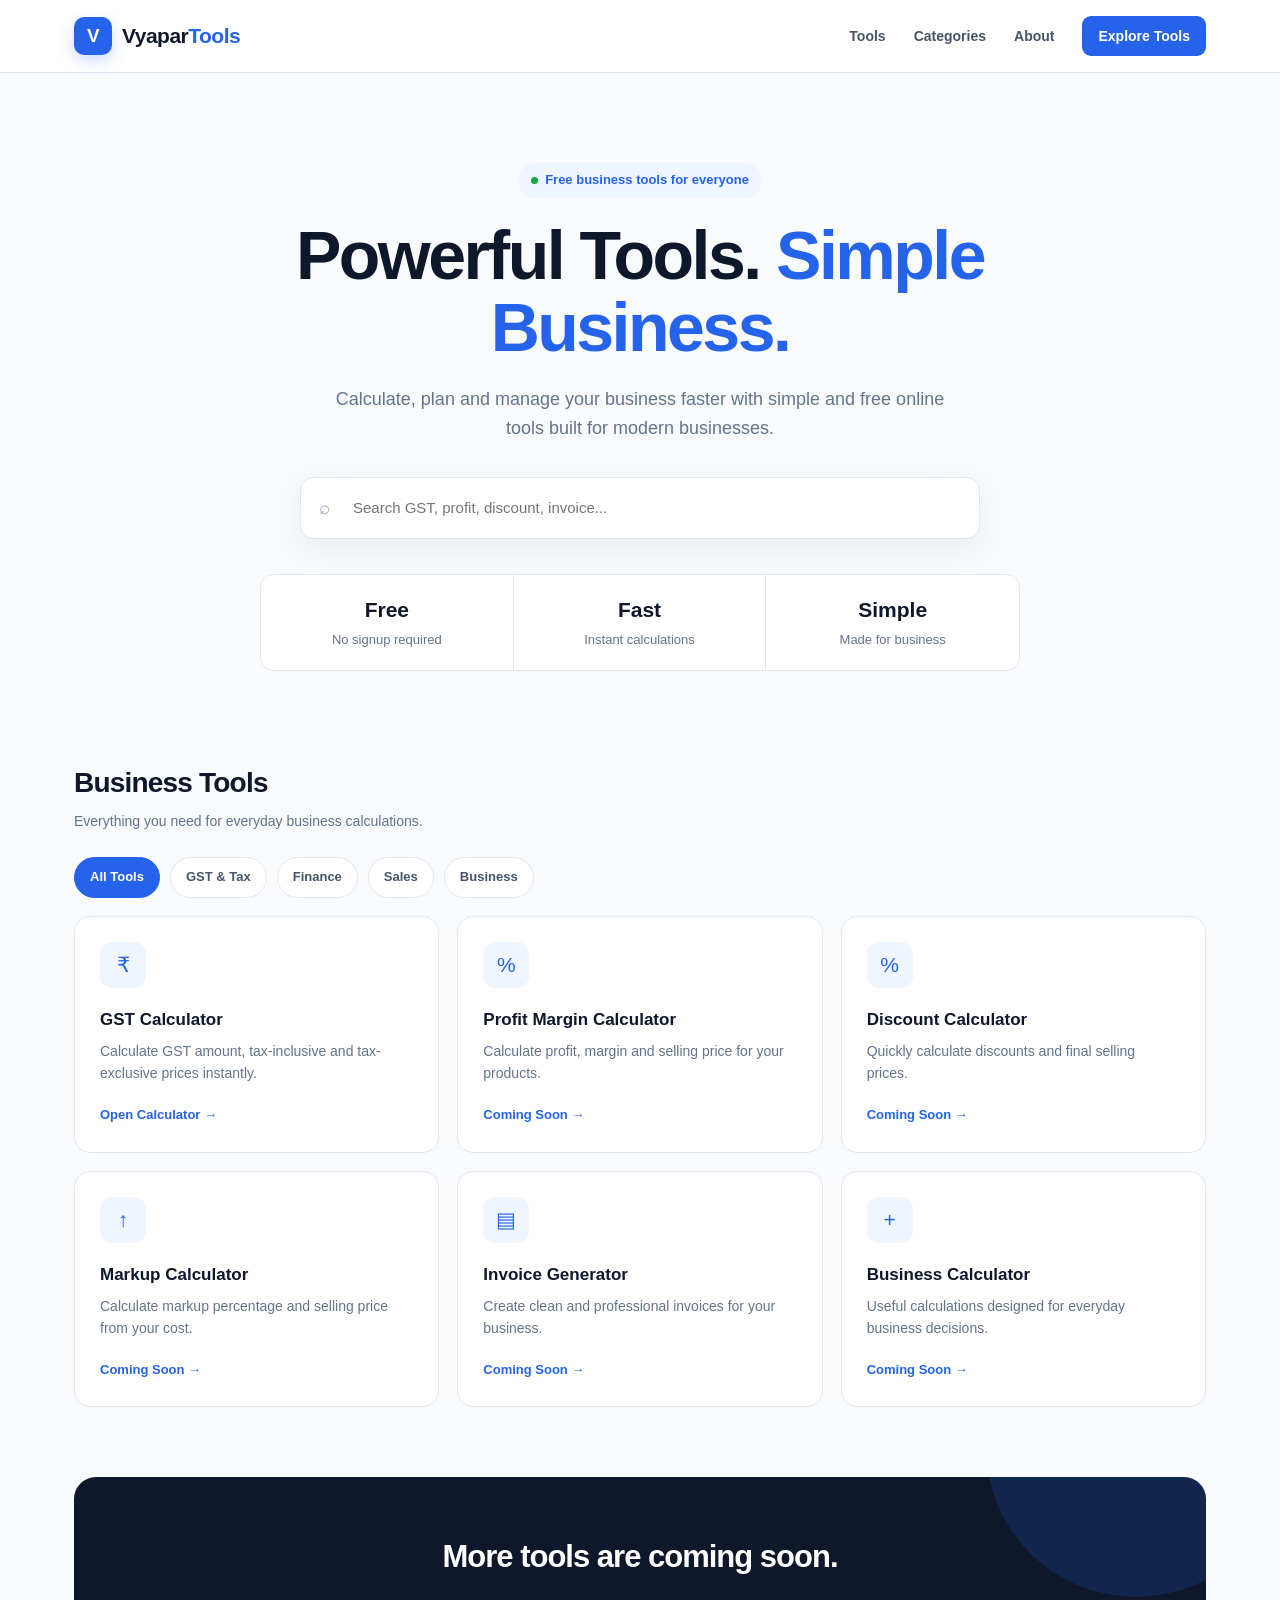
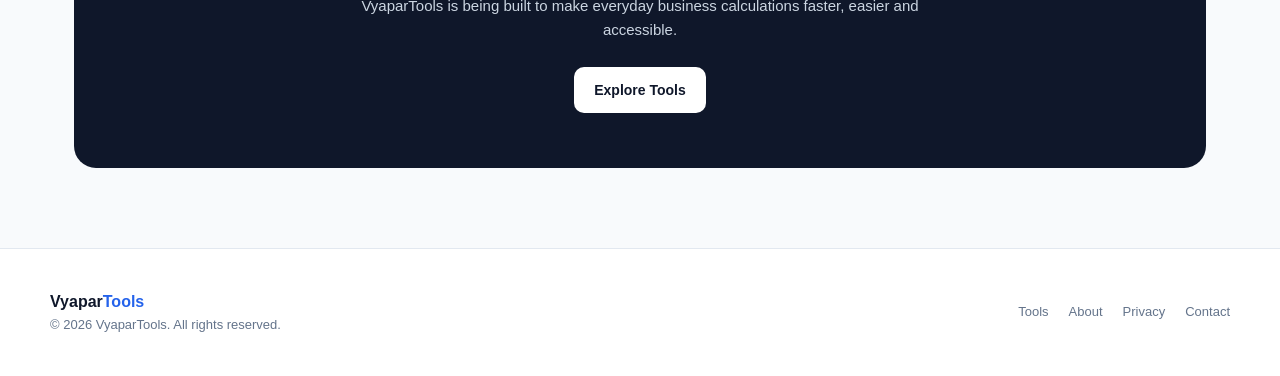
==== commit b36cd0c7: "Update print statement from 'Hello' to 'Goodbye'" ====
--- a/index.html
+++ b/index.html
@@ -1,228 +1,1213 @@
 <!DOCTYPE html>
 <html lang="en">
 <head>
-  <meta charset="UTF-8">
-  <meta name="viewport" content="width=device-width, initial-scale=1.0">
-  <title>VyaparTools – Free Business Calculators & Online Tools</title>
-  <meta name="description" content="Calculate GST, profit margins, discounts, and markups instantly with fast, secure, accurate online tools for business decisions.">
-  <link rel="canonical" href="https://realtool1.github.io/vyapartools/">
-  
-  <!-- Open Graph / Social -->
-  <meta property="og:type" content="website">
-  <meta property="og:url" content="https://realtool1.github.io/vyapartools/">
-  <meta property="og:title" content="VyaparTools – Free Business Calculators & Online Tools">
-  <meta property="og:description" content="Fast, accurate, simple business decision tools for entrepreneurs and business owners.">
-
-  <link rel="preconnect" href="https://fonts.googleapis.com">
-  <link rel="preconnect" href="https://fonts.gstatic.com" crossorigin>
-  <link href="https://fonts.googleapis.com/css2?family=Inter:wght@400;500;600;700;800&display=swap" rel="stylesheet">
-  
-  <link rel="stylesheet" href="styles.css">
-
-  <script type="application/ld+json">
-  {
-    "@context": "https://schema.org",
-    "@type": "WebSite",
-    "name": "VyaparTools",
-    "url": "https://realtool1.github.io/vyapartools/",
-    "potentialAction": {
-      "@type": "SearchAction",
-      "target": "https://realtool1.github.io/vyapartools/?q={search_term_string}",
-      "query-input": "required name=search_term_string"
+    <meta charset="UTF-8">
+    <meta name="viewport" content="width=device-width, initial-scale=1.0">
+
+    <title>VyaparTools - Free Business Tools for India</title>
+
+    <meta name="description"
+          content="Free GST calculator, profit margin calculator, discount calculator, markup calculator and business tools for Indian businesses.">
+
+    <meta name="keywords"
+          content="GST calculator, profit calculator, business calculator, discount calculator, markup calculator, India">
+
+    <meta name="theme-color" content="#2563eb">
+
+    <style>
+        * {
+            box-sizing: border-box;
+            margin: 0;
+            padding: 0;
+        }
+
+        :root {
+            --primary: #2563eb;
+            --primary-dark: #1d4ed8;
+            --text: #0f172a;
+            --muted: #64748b;
+            --border: #e2e8f0;
+            --background: #f8fafc;
+            --white: #ffffff;
+            --green: #16a34a;
+        }
+
+        html {
+            scroll-behavior: smooth;
+        }
+
+        body {
+            font-family:
+                Inter,
+                -apple-system,
+                BlinkMacSystemFont,
+                "Segoe UI",
+                Roboto,
+                Arial,
+                sans-serif;
+
+            background: var(--background);
+            color: var(--text);
+            line-height: 1.6;
+        }
+
+        a {
+            text-decoration: none;
+            color: inherit;
+        }
+
+        button,
+        input {
+            font: inherit;
+        }
+
+        /* =========================
+           HEADER
+        ========================= */
+
+        header {
+            background: rgba(255,255,255,0.95);
+            border-bottom: 1px solid var(--border);
+            position: sticky;
+            top: 0;
+            z-index: 1000;
+            backdrop-filter: blur(12px);
+        }
+
+        .navbar {
+            max-width: 1180px;
+            margin: auto;
+            padding: 16px 24px;
+
+            display: flex;
+            align-items: center;
+            justify-content: space-between;
+            gap: 30px;
+        }
+
+        .logo {
+            display: flex;
+            align-items: center;
+            gap: 10px;
+            font-weight: 800;
+            font-size: 21px;
+            letter-spacing: -0.5px;
+        }
+
+        .logo-icon {
+            width: 38px;
+            height: 38px;
+            border-radius: 10px;
+
+            display: flex;
+            align-items: center;
+            justify-content: center;
+
+            background: var(--primary);
+            color: white;
+
+            font-size: 19px;
+            font-weight: 800;
+
+            box-shadow: 0 6px 15px rgba(37,99,235,0.22);
+        }
+
+        .logo span {
+            color: var(--primary);
+        }
+
+        nav {
+            display: flex;
+            align-items: center;
+            gap: 28px;
+        }
+
+        nav a {
+            font-size: 14px;
+            font-weight: 600;
+            color: #475569;
+            transition: 0.2s;
+        }
+
+        nav a:hover {
+            color: var(--primary);
+        }
+
+        .nav-button {
+            padding: 9px 16px;
+            border-radius: 9px;
+            background: var(--primary);
+            color: white !important;
+        }
+
+        .nav-button:hover {
+            background: var(--primary-dark);
+        }
+
+        /* =========================
+           HERO
+        ========================= */
+
+        .hero {
+            max-width: 1000px;
+            margin: auto;
+            padding: 90px 24px 70px;
+            text-align: center;
+        }
+
+        .badge {
+            display: inline-flex;
+            align-items: center;
+            gap: 7px;
+
+            background: #eff6ff;
+            color: var(--primary);
+
+            padding: 7px 13px;
+            border-radius: 999px;
+
+            font-size: 13px;
+            font-weight: 700;
+
+            margin-bottom: 22px;
+        }
+
+        .badge-dot {
+            width: 7px;
+            height: 7px;
+            border-radius: 50%;
+            background: var(--green);
+        }
+
+        .hero h1 {
+            font-size: clamp(40px, 6vw, 68px);
+            line-height: 1.05;
+            letter-spacing: -2.5px;
+            font-weight: 850;
+            max-width: 850px;
+            margin: auto;
+        }
+
+        .hero h1 span {
+            color: var(--primary);
+        }
+
+        .hero p {
+            max-width: 650px;
+            margin: 22px auto 0;
+
+            font-size: 18px;
+            color: var(--muted);
+        }
+
+        /* =========================
+           SEARCH
+        ========================= */
+
+        .search-wrapper {
+            max-width: 680px;
+            margin: 34px auto 0;
+            position: relative;
+        }
+
+        .search-wrapper input {
+            width: 100%;
+
+            padding: 18px 22px 18px 52px;
+
+            background: white;
+            border: 1px solid var(--border);
+
+            border-radius: 14px;
+
+            outline: none;
+
+            font-size: 15px;
+
+            box-shadow:
+                0 10px 35px rgba(15,23,42,0.06);
+
+            transition: 0.2s;
+        }
+
+        .search-wrapper input:focus {
+            border-color: var(--primary);
+
+            box-shadow:
+                0 0 0 4px rgba(37,99,235,0.10);
+        }
+
+        .search-icon {
+            position: absolute;
+            left: 19px;
+            top: 50%;
+            transform: translateY(-50%);
+
+            color: #94a3b8;
+            font-size: 19px;
+        }
+
+        /* =========================
+           STATS
+        ========================= */
+
+        .stats {
+            max-width: 760px;
+            margin: 35px auto 0;
+
+            display: grid;
+            grid-template-columns: repeat(3,1fr);
+
+            border: 1px solid var(--border);
+            background: white;
+            border-radius: 14px;
+            overflow: hidden;
+        }
+
+        .stat {
+            padding: 18px;
+            border-right: 1px solid var(--border);
+        }
+
+        .stat:last-child {
+            border-right: none;
+        }
+
+        .stat strong {
+            display: block;
+            font-size: 21px;
+        }
+
+        .stat span {
+            color: var(--muted);
+            font-size: 13px;
+        }
+
+        /* =========================
+           MAIN
+        ========================= */
+
+        .main {
+            max-width: 1180px;
+            margin: auto;
+            padding: 20px 24px 80px;
+        }
+
+        .section-header {
+            display: flex;
+            align-items: end;
+            justify-content: space-between;
+            gap: 20px;
+
+            margin-bottom: 25px;
+        }
+
+        .section-header h2 {
+            font-size: 28px;
+            letter-spacing: -0.8px;
+        }
+
+        .section-header p {
+            color: var(--muted);
+            font-size: 14px;
+            margin-top: 4px;
+        }
+
+        /* =========================
+           CATEGORY
+        ========================= */
+
+        .categories {
+            display: flex;
+            gap: 10px;
+            overflow-x: auto;
+            padding-bottom: 18px;
+
+            scrollbar-width: none;
+        }
+
+        .categories::-webkit-scrollbar {
+            display: none;
+        }
+
+        .category {
+            border: 1px solid var(--border);
+            background: white;
+
+            color: #475569;
+
+            padding: 9px 15px;
+            border-radius: 999px;
+
+            white-space: nowrap;
+
+            font-size: 13px;
+            font-weight: 600;
+
+            cursor: pointer;
+
+            transition: 0.2s;
+        }
+
+        .category:hover,
+        .category.active {
+            background: var(--primary);
+            color: white;
+            border-color: var(--primary);
+        }
+
+        /* =========================
+           TOOL GRID
+        ========================= */
+
+        .tools-grid {
+            display: grid;
+            grid-template-columns: repeat(3, 1fr);
+            gap: 18px;
+        }
+
+        .tool-card {
+            background: white;
+
+            border: 1px solid var(--border);
+            border-radius: 16px;
+
+            padding: 25px;
+
+            position: relative;
+
+            transition:
+                transform 0.2s,
+                box-shadow 0.2s,
+                border-color 0.2s;
+        }
+
+        .tool-card:hover {
+            transform: translateY(-4px);
+
+            border-color: #bfdbfe;
+
+            box-shadow:
+                0 18px 40px rgba(15,23,42,0.08);
+        }
+
+        .tool-icon {
+            width: 46px;
+            height: 46px;
+
+            display: flex;
+            align-items: center;
+            justify-content: center;
+
+            border-radius: 12px;
+
+            background: #eff6ff;
+            color: var(--primary);
+
+            font-size: 21px;
+
+            margin-bottom: 18px;
+        }
+
+        .tool-card h3 {
+            font-size: 17px;
+            margin-bottom: 7px;
+        }
+
+        .tool-card p {
+            color: var(--muted);
+            font-size: 14px;
+            min-height: 45px;
+        }
+
+        .tool-link {
+            display: inline-flex;
+            align-items: center;
+            gap: 6px;
+
+            margin-top: 20px;
+
+            color: var(--primary);
+
+            font-size: 13px;
+            font-weight: 700;
+        }
+
+        .tool-link:hover {
+            color: var(--primary-dark);
+        }
+
+        /* =========================
+           CTA
+        ========================= */
+
+        .cta {
+            margin-top: 70px;
+
+            background: #0f172a;
+            color: white;
+
+            border-radius: 22px;
+
+            padding: 55px 30px;
+
+            text-align: center;
+
+            position: relative;
+            overflow: hidden;
+        }
+
+        .cta::before {
+            content: "";
+
+            position: absolute;
+
+            width: 300px;
+            height: 300px;
+
+            background: rgba(37,99,235,0.18);
+
+            border-radius: 50%;
+
+            top: -180px;
+            right: -80px;
+        }
+
+        .cta h2 {
+            position: relative;
+            font-size: 31px;
+            letter-spacing: -1px;
+        }
+
+        .cta p {
+            position: relative;
+
+            color: #cbd5e1;
+
+            max-width: 600px;
+
+            margin: 12px auto 25px;
+
+            font-size: 15px;
+        }
+
+        .cta-button {
+            position: relative;
+
+            display: inline-block;
+
+            background: white;
+            color: #0f172a;
+
+            padding: 12px 20px;
+
+            border-radius: 10px;
+
+            font-weight: 700;
+            font-size: 14px;
+
+            transition: 0.2s;
+        }
+
+        .cta-button:hover {
+            transform: translateY(-2px);
+        }
+
+        /* =========================
+           FOOTER
+        ========================= */
+
+        footer {
+            background: white;
+            border-top: 1px solid var(--border);
+
+            padding: 40px 24px;
+        }
+
+        .footer-inner {
+            max-width: 1180px;
+            margin: auto;
+
+            display: flex;
+            align-items: center;
+            justify-content: space-between;
+            gap: 20px;
+        }
+
+        .footer-logo {
+            font-weight: 800;
+        }
+
+        .footer-logo span {
+            color: var(--primary);
+        }
+
+        .copyright {
+            color: var(--muted);
+            font-size: 13px;
+        }
+
+        .footer-links {
+            display: flex;
+            gap: 20px;
+        }
+
+        .footer-links a {
+            color: var(--muted);
+            font-size: 13px;
+        }
+
+        .footer-links a:hover {
+            color: var(--primary);
+        }
+
+        /* =========================
+           MOBILE
+        ========================= */
+
+        @media (max-width: 850px) {
+
+            nav {
+                display: none;
+            }
+
+            .tools-grid {
+                grid-template-columns: repeat(2,1fr);
+            }
+
+            .hero {
+                padding-top: 65px;
+            }
+        }
+
+        @media (max-width: 600px) {
+
+            .navbar {
+                padding: 13px 18px;
+            }
+
+            .logo {
+                font-size: 18px;
+            }
+
+            .logo-icon {
+                width: 34px;
+                height: 34px;
+            }
+
+            .hero {
+                padding: 55px 18px 45px;
+            }
+
+            .hero h1 {
+                font-size: 42px;
+                letter-spacing: -1.8px;
+            }
+
+            .hero p {
+                font-size: 16px;
+            }
+
+            .stats {
+                grid-template-columns: 1fr;
+            }
+
+            .stat {
+                border-right: none;
+                border-bottom: 1px solid var(--border);
+            }
+
+            .stat:last-child {
+                border-bottom: none;
+            }
+
+            .main {
+                padding: 15px 18px 60px;
+            }
+
+            .section-header {
+                display: block;
+            }
+
+            .tools-grid {
+                grid-template-columns: 1fr;
+            }
+
+            .cta {
+                padding: 40px 20px;
+            }
+
+            .cta h2 {
+                font-size: 26px;
+            }
+
+            .footer-inner {
+                flex-direction: column;
+                text-align: center;
+            }
+
+            .footer-links {
+                flex-wrap: wrap;
+                justify-content: center;
+            }
+        }
+
+        /* =========================
+           HIDDEN SEARCH RESULTS
+        ========================= */
+
+        .tool-card.hidden {
+            display: none;
+        }
+
+        .no-results {
+            display: none;
+
+            text-align: center;
+
+            padding: 50px 20px;
+
+            color: var(--muted);
+        }
+
+        .no-results.show {
+            display: block;
+        }
+    </style>
+</head>
+
+<body>
+
+<!-- =========================
+     HEADER
+========================= -->
+
+<header>
+
+    <div class="navbar">
+
+        <a href="index.html" class="logo">
+
+            <div class="logo-icon">
+                V
+            </div>
+
+            <div>
+                Vyapar<span>Tools</span>
+            </div>
+
+        </a>
+
+        <nav>
+
+            <a href="#tools">Tools</a>
+            <a href="#categories">Categories</a>
+            <a href="#about">About</a>
+
+            <a href="#tools" class="nav-button">
+                Explore Tools
+            </a>
+
+        </nav>
+
+    </div>
+
+</header>
+
+
+<!-- =========================
+     HERO
+========================= -->
+
+<section class="hero">
+
+    <div class="badge">
+        <span class="badge-dot"></span>
+        Free business tools for everyone
+    </div>
+
+    <h1>
+        Powerful Tools.
+        <span>Simple Business.</span>
+    </h1>
+
+    <p>
+        Calculate, plan and manage your business faster with
+        simple and free online tools built for modern businesses.
+    </p>
+
+
+    <div class="search-wrapper">
+
+        <span class="search-icon">⌕</span>
+
+        <input
+            type="search"
+            id="searchInput"
+            placeholder="Search GST, profit, discount, invoice..."
+            aria-label="Search business tools"
+        >
+
+    </div>
+
+
+    <div class="stats">
+
+        <div class="stat">
+            <strong>Free</strong>
+            <span>No signup required</span>
+        </div>
+
+        <div class="stat">
+            <strong>Fast</strong>
+            <span>Instant calculations</span>
+        </div>
+
+        <div class="stat">
+            <strong>Simple</strong>
+            <span>Made for business</span>
+        </div>
+
+    </div>
+
+</section>
+
+
+<!-- =========================
+     TOOLS
+========================= -->
+
+<main class="main" id="tools">
+
+    <div class="section-header">
+
+        <div>
+            <h2>Business Tools</h2>
+
+            <p>
+                Everything you need for everyday business calculations.
+            </p>
+        </div>
+
+    </div>
+
+
+    <!-- CATEGORIES -->
+
+    <div class="categories" id="categories">
+
+        <button class="category active" data-category="all">
+            All Tools
+        </button>
+
+        <button class="category" data-category="tax">
+            GST & Tax
+        </button>
+
+        <button class="category" data-category="finance">
+            Finance
+        </button>
+
+        <button class="category" data-category="sales">
+            Sales
+        </button>
+
+        <button class="category" data-category="business">
+            Business
+        </button>
+
+    </div>
+
+
+    <!-- TOOL CARDS -->
+
+    <div class="tools-grid" id="toolsGrid">
+
+
+        <!-- GST -->
+
+        <article
+            class="tool-card"
+            data-category="tax"
+            data-name="gst calculator gst tax"
+        >
+
+            <div class="tool-icon">
+                ₹
+            </div>
+
+            <h3>
+                GST Calculator
+            </h3>
+
+            <p>
+                Calculate GST amount, tax-inclusive and
+                tax-exclusive prices instantly.
+            </p>
+
+            <a
+                href="gst-calculator.html"
+                class="tool-link"
+            >
+                Open Calculator →
+            </a>
+
+        </article>
+
+
+        <!-- PROFIT -->
+
+        <article
+            class="tool-card"
+            data-category="finance"
+            data-name="profit margin calculator profit margin"
+        >
+
+            <div class="tool-icon">
+                %
+            </div>
+
+            <h3>
+                Profit Margin Calculator
+            </h3>
+
+            <p>
+                Calculate profit, margin and selling price
+                for your products.
+            </p>
+
+            <a
+                href="#"
+                class="tool-link"
+            >
+                Coming Soon →
+            </a>
+
+        </article>
+
+
+        <!-- DISCOUNT -->
+
+        <article
+            class="tool-card"
+            data-category="sales"
+            data-name="discount calculator discount"
+        >
+
+            <div class="tool-icon">
+                %
+            </div>
+
+            <h3>
+                Discount Calculator
+            </h3>
+
+            <p>
+                Quickly calculate discounts and final
+                selling prices.
+            </p>
+
+            <a
+                href="#"
+                class="tool-link"
+            >
+                Coming Soon →
+            </a>
+
+        </article>
+
+
+        <!-- MARKUP -->
+
+        <article
+            class="tool-card"
+            data-category="finance"
+            data-name="markup calculator markup"
+        >
+
+            <div class="tool-icon">
+                ↑
+            </div>
+
+            <h3>
+                Markup Calculator
+            </h3>
+
+            <p>
+                Calculate markup percentage and selling
+                price from your cost.
+            </p>
+
+            <a
+                href="#"
+                class="tool-link"
+            >
+                Coming Soon →
+            </a>
+
+        </article>
+
+
+        <!-- INVOICE -->
+
+        <article
+            class="tool-card"
+            data-category="business"
+            data-name="invoice generator invoice"
+        >
+
+            <div class="tool-icon">
+                ▤
+            </div>
+
+            <h3>
+                Invoice Generator
+            </h3>
+
+            <p>
+                Create clean and professional invoices
+                for your business.
+            </p>
+
+            <a
+                href="#"
+                class="tool-link"
+            >
+                Coming Soon →
+            </a>
+
+        </article>
+
+
+        <!-- BUSINESS CALCULATOR -->
+
+        <article
+            class="tool-card"
+            data-category="business"
+            data-name="business calculator calculator"
+        >
+
+            <div class="tool-icon">
+                +
+            </div>
+
+            <h3>
+                Business Calculator
+            </h3>
+
+            <p>
+                Useful calculations designed for
+                everyday business decisions.
+            </p>
+
+            <a
+                href="#"
+                class="tool-link"
+            >
+                Coming Soon →
+            </a>
+
+        </article>
+
+
+    </div>
+
+
+    <div class="no-results" id="noResults">
+
+        <h3>
+            No tools found
+        </h3>
+
+        <p>
+            Try searching for another business tool.
+        </p>
+
+    </div>
+
+
+    <!-- CTA -->
+
+    <section class="cta" id="about">
+
+        <h2>
+            More tools are coming soon.
+        </h2>
+
+        <p>
+            VyaparTools is being built to make everyday
+            business calculations faster, easier and accessible.
+        </p>
+
+        <a href="#tools" class="cta-button">
+            Explore Tools
+        </a>
+
+    </section>
+
+</main>
+
+
+<!-- =========================
+     FOOTER
+========================= -->
+
+<footer>
+
+    <div class="footer-inner">
+
+        <div>
+
+            <div class="footer-logo">
+                Vyapar<span>Tools</span>
+            </div>
+
+            <div class="copyright">
+                © 2026 VyaparTools. All rights reserved.
+            </div>
+
+        </div>
+
+
+        <div class="footer-links">
+
+            <a href="#tools">
+                Tools
+            </a>
+
+            <a href="#about">
+                About
+            </a>
+
+            <a href="#">
+                Privacy
+            </a>
+
+            <a href="#">
+                Contact
+            </a>
+
+        </div>
+
+    </div>
+
+</footer>
+
+
+<!-- =========================
+     JAVASCRIPT
+========================= -->
+
+<script>
+
+    const searchInput =
+        document.getElementById("searchInput");
+
+    const cards =
+        document.querySelectorAll(".tool-card");
+
+    const categories =
+        document.querySelectorAll(".category");
+
+    const noResults =
+        document.getElementById("noResults");
+
+
+    let selectedCategory = "all";
+
+
+    function filterTools() {
+
+        const search =
+            searchInput.value
+                .toLowerCase()
+                .trim();
+
+        let visible = 0;
+
+
+        cards.forEach(card => {
+
+            const name =
+                card.dataset.name.toLowerCase();
+
+            const category =
+                card.dataset.category;
+
+
+            const matchesSearch =
+                name.includes(search);
+
+            const matchesCategory =
+                selectedCategory === "all" ||
+                category === selectedCategory;
+
+
+            if (
+                matchesSearch &&
+                matchesCategory
+            ) {
+
+                card.classList.remove("hidden");
+
+                visible++;
+
+            } else {
+
+                card.classList.add("hidden");
+
+            }
+
+        });
+
+
+        if (visible === 0) {
+
+            noResults.classList.add("show");
+
+        } else {
+
+            noResults.classList.remove("show");
+
+        }
+
     }
-  }
-  </script>
-</head>
-<body>
-
-  <!-- HEADER -->
-  <header class="header">
-    <div class="container nav-container">
-      <a href="index.html" class="logo">
-        <svg width="24" height="24" viewBox="0 0 24 24" fill="none" stroke="currentColor" stroke-width="2.5"><rect x="3" y="3" width="18" height="18" rx="4"/><path d="M7 12h10M12 7v10"/></svg>
-        Vyapar<span>Tools</span>
-      </a>
-      <ul class="nav-links" id="navLinks">
-        <li><a href="index.html">Home</a></li>
-        <li><a href="#tools">Calculators</a></li>
-        <li><a href="#why">Why Us</a></li>
-        <li><a href="#faq">FAQ</a></li>
-      </ul>
-      <button class="mobile-menu-btn" id="mobileMenuBtn" aria-label="Toggle Navigation">☰</button>
-    </div>
-  </header>
-
-  <!-- HERO SECTION -->
-  <section class="hero">
-    <div class="container">
-      <div class="hero-badge">⚡ Simple. Fast. Accurate.</div>
-      <h1>Free Tools That Make Business Simpler</h1>
-      <p>Calculate, compare, and plan with precision tools built for modern business decisions.</p>
-      <div class="hero-actions">
-        <a href="#tools" class="btn btn-primary">Explore Tools</a>
-        <a href="#tools" class="btn btn-secondary">Popular Calculators</a>
-      </div>
-      <div class="hero-trust">
-        <div class="trust-item">
-          <svg width="16" height="16" fill="currentColor" viewBox="0 0 20 20"><path fill-rule="evenodd" d="M16.707 5.293a1 1 0 010 1.414l-8 8a1 1 0 01-1.414 0l-4-4a1 1 0 011.414-1.414L8 12.586l7.293-7.293a1 1 0 011.414 0z" clip-rule="evenodd"/></svg>
-          100% Free to Use
-        </div>
-        <div class="trust-item">
-          <svg width="16" height="16" fill="currentColor" viewBox="0 0 20 20"><path fill-rule="evenodd" d="M16.707 5.293a1 1 0 010 1.414l-8 8a1 1 0 01-1.414 0l-4-4a1 1 0 011.414-1.414L8 12.586l7.293-7.293a1 1 0 011.414 0z" clip-rule="evenodd"/></svg>
-          No Sign-up Required
-        </div>
-        <div class="trust-item">
-          <svg width="16" height="16" fill="currentColor" viewBox="0 0 20 20"><path fill-rule="evenodd" d="M16.707 5.293a1 1 0 010 1.414l-8 8a1 1 0 01-1.414 0l-4-4a1 1 0 011.414-1.414L8 12.586l7.293-7.293a1 1 0 011.414 0z" clip-rule="evenodd"/></svg>
-          Client-Side Computation
-        </div>
-      </div>
-    </div>
-  </section>
-
-  <!-- SEARCH & TOOL DISCOVERY -->
-  <main class="container" id="tools">
-    <div class="search-section">
-      <div class="search-box">
-        <svg class="search-icon" width="20" height="20" viewBox="0 0 24 24" fill="none" stroke="currentColor" stroke-width="2"><circle cx="11" cy="11" r="8"/><line x1="21" y1="21" x2="16.65" y2="16.65"/></svg>
-        <input type="text" id="globalSearch" class="search-input" placeholder="Search calculators (e.g., GST, margin, discount)..." aria-label="Search tools">
-      </div>
-    </div>
-
-    <h2 class="section-title">Popular Business Tools</h2>
-    
-    <div class="tools-grid">
-      <!-- GST Calculator Card -->
-      <article class="tool-card">
-        <div>
-          <span class="card-badge">GST & Tax</span>
-          <h3>GST Calculator</h3>
-          <p>Compute GST inclusive and exclusive figures along with CGST/SGST splits instantly.</p>
-        </div>
-        <a href="gst-calculator.html" class="card-link">
-          Open Tool 
-          <svg width="16" height="16" viewBox="0 0 24 24" fill="none" stroke="currentColor" stroke-width="2"><line x1="5" y1="12" x2="19" y2="12"/><polyline points="12 5 19 12 12 19"/></svg>
-        </a>
-      </article>
-
-      <!-- Profit Margin Calculator Card -->
-      <article class="tool-card">
-        <div>
-          <span class="card-badge">Finance</span>
-          <h3>Profit Margin Calculator</h3>
-          <p>Determine exact gross profit, margin percentages, and markup metrics effortlessly.</p>
-        </div>
-        <a href="profit-margin-calculator.html" class="card-link">
-          Open Tool 
-          <svg width="16" height="16" viewBox="0 0 24 24" fill="none" stroke="currentColor" stroke-width="2"><line x1="5" y1="12" x2="19" y2="12"/><polyline points="12 5 19 12 12 19"/></svg>
-        </a>
-      </article>
-
-      <!-- Discount Calculator Card -->
-      <article class="tool-card">
-        <div>
-          <span class="card-badge">Sales</span>
-          <h3>Discount Calculator</h3>
-          <p>Calculate promotional savings, final payable prices, and stacked discounts.</p>
-        </div>
-        <a href="discount-calculator.html" class="card-link">
-          Open Tool 
-          <svg width="16" height="16" viewBox="0 0 24 24" fill="none" stroke="currentColor" stroke-width="2"><line x1="5" y1="12" x2="19" y2="12"/><polyline points="12 5 19 12 12 19"/></svg>
-        </a>
-      </article>
-
-      <!-- Markup Calculator Card -->
-      <article class="tool-card">
-        <div>
-          <span class="card-badge">Pricing</span>
-          <h3>Markup Calculator</h3>
-          <p>Establish profitable retail selling prices based on unit product cost and markup goal.</p>
-        </div>
-        <a href="markup-calculator.html" class="card-link">
-          Open Tool 
-          <svg width="16" height="16" viewBox="0 0 24 24" fill="none" stroke="currentColor" stroke-width="2"><line x1="5" y1="12" x2="19" y2="12"/><polyline points="12 5 19 12 12 19"/></svg>
-        </a>
-      </article>
-    </div>
-
-    <!-- WHY VYAPARTOOLS -->
-    <section id="why" style="margin-bottom: 4rem;">
-      <h2 class="section-title">Built for Modern Businesses</h2>
-      <div class="tools-grid" style="grid-template-columns: repeat(auto-fit, minmax(220px, 1fr));">
-        <div class="tool-card">
-          <h3>No Registration</h3>
-          <p>Start calculating immediately. No mandatory accounts, sign-ins, or verification delays.</p>
-        </div>
-        <div class="tool-card">
-          <h3>Local Processing</h3>
-          <p>Calculations happen directly in your browser. Financial data never leaves your device.</p>
-        </div>
-        <div class="tool-card">
-          <h3>Mobile Responsive</h3>
-          <p>Optimized input layouts engineered for smooth usability on mobile screens and tablets.</p>
-        </div>
-        <div class="tool-card">
-          <h3>Clean Interface</h3>
-          <p>Ad-cluttered layouts are eliminated so you can focus on making clear business decisions.</p>
-        </div>
-      </div>
-    </section>
-
-    <!-- FAQ SECTION -->
-    <section class="faq-section" id="faq">
-      <h2 class="section-title" style="text-align: center;">Frequently Asked Questions</h2>
-      <div class="faq-item">
-        <h3>What is VyaparTools?</h3>
-        <p>VyaparTools is a suite of free business utilities designed to assist shopkeepers, freelancers, and entrepreneurs with fast operational calculations.</p>
-      </div>
-      <div class="faq-item">
-        <h3>Are calculations stored or logged on servers?</h3>
-        <p>No. All calculations run strictly client-side inside your web browser. We do not capture or record your financial entries.</p>
-      </div>
-      <div class="faq-item">
-        <h3>What is the difference between Margin and Markup?</h3>
-        <p>Margin represents profit as a percentage of total revenue/selling price. Markup measures profit relative to unit cost price.</p>
-      </div>
-    </section>
-  </main>
-
-  <!-- FOOTER -->
-  <footer class="footer">
-    <div class="container">
-      <div class="footer-grid">
-        <div class="footer-brand">
-          <a href="index.html" class="logo">Vyapar<span>Tools</span></a>
-          <p>Simple, reliable operational tools tailored for businesses worldwide.</p>
-        </div>
-        <div class="footer-col">
-          <h4>Tools</h4>
-          <ul>
-            <li><a href="gst-calculator.html">GST Calculator</a></li>
-            <li><a href="profit-margin-calculator.html">Profit Margin</a></li>
-            <li><a href="discount-calculator.html">Discount Tool</a></li>
-            <li><a href="markup-calculator.html">Markup Tool</a></li>
-          </ul>
-        </div>
-        <div class="footer-col">
-          <h4>Resources</h4>
-          <ul>
-            <li><a href="#faq">FAQ</a></li>
-            <li><a href="#why">Platform Quality</a></li>
-          </ul>
-        </div>
-        <div class="footer-col">
-          <h4>Company</h4>
-          <ul>
-            <li><a href="#">Privacy Policy</a></li>
-            <li><a href="#">Terms of Service</a></li>
-          </ul>
-        </div>
-      </div>
-      <div class="footer-bottom">
-        <p>&copy; 2026 VyaparTools. All rights reserved.</p>
-      </div>
-    </div>
-  </footer>
-
-  <script src="app.js"></script>
+
+
+    searchInput.addEventListener(
+        "input",
+        filterTools
+    );
+
+
+    categories.forEach(button => {
+
+        button.addEventListener(
+            "click",
+            () => {
+
+                categories.forEach(btn => {
+
+                    btn.classList.remove("active");
+
+                });
+
+
+                button.classList.add("active");
+
+
+                selectedCategory =
+                    button.dataset.category;
+
+
+                filterTools();
+
+            }
+        );
+
+    });
+
+</script>
+
 </body>
 </html>
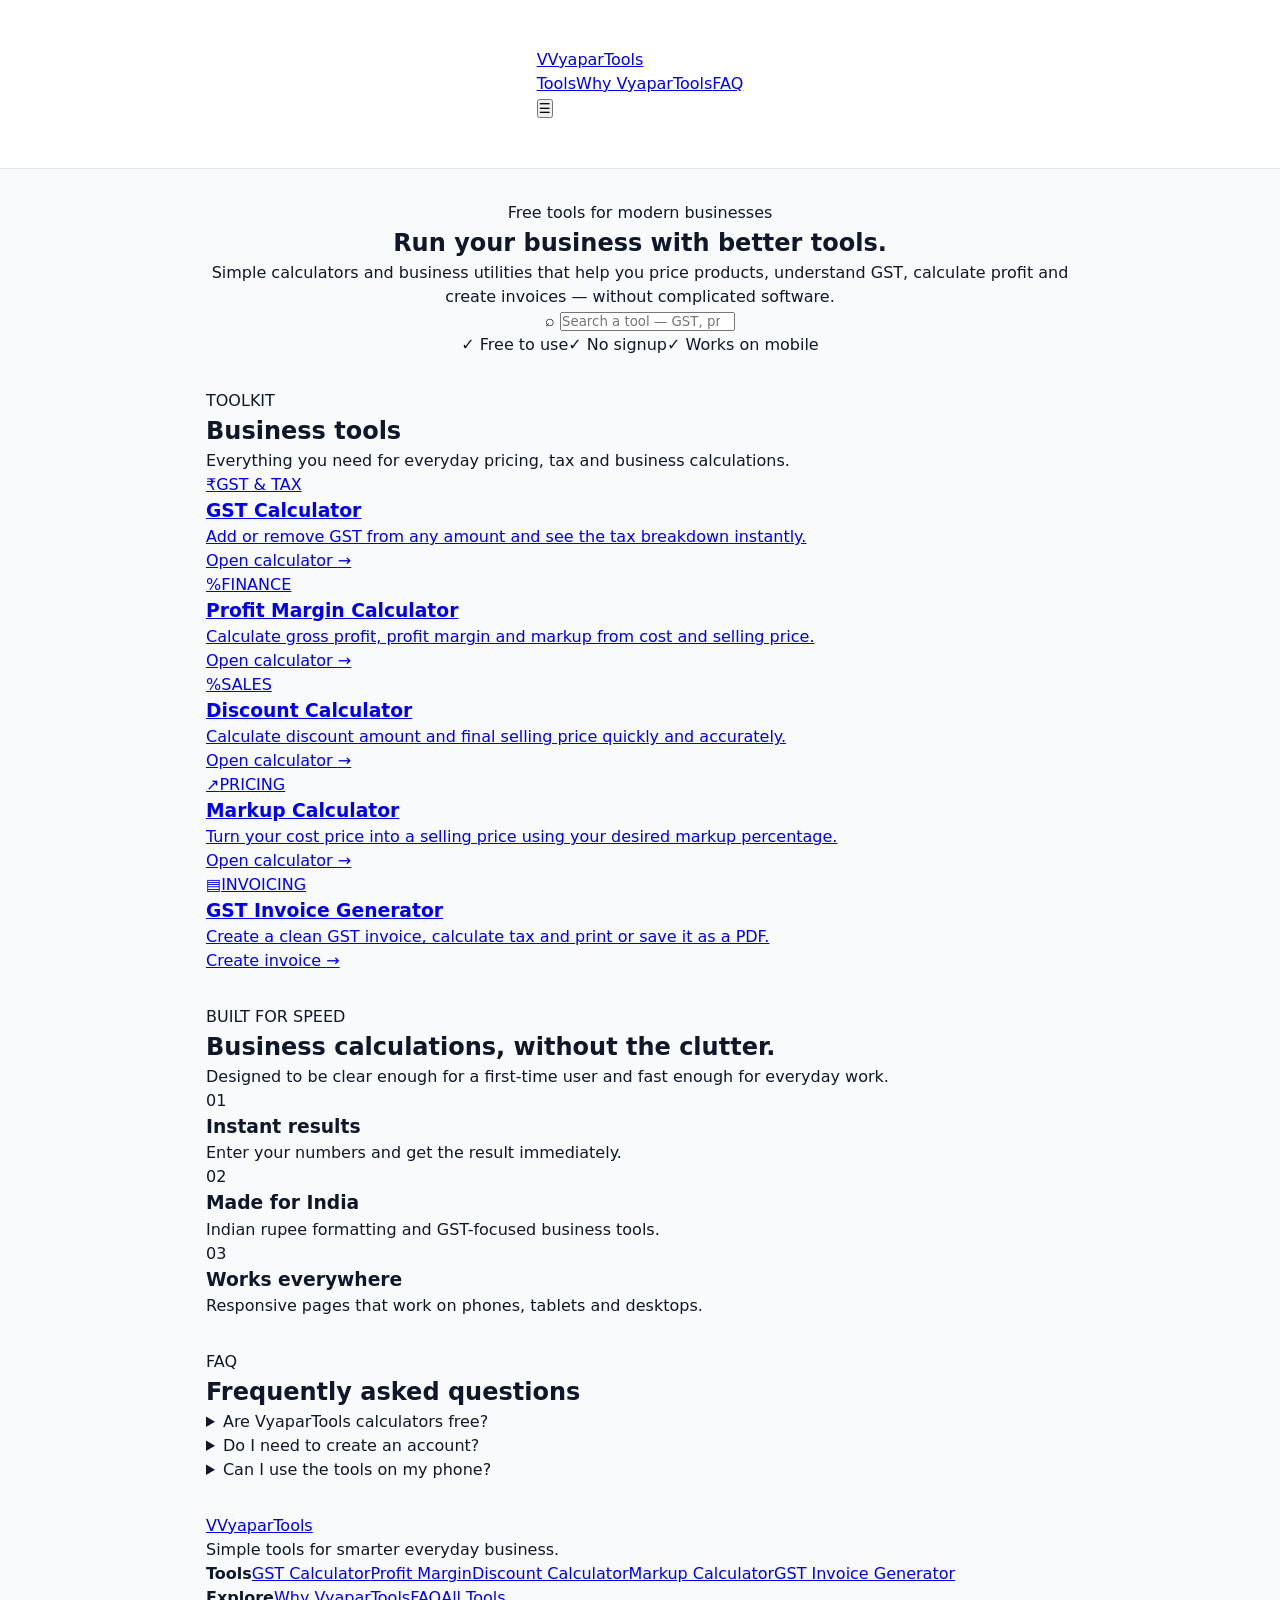
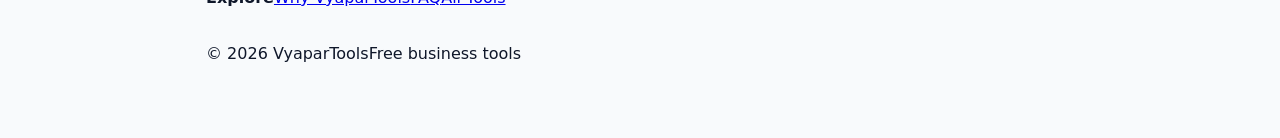
==== commit 9100cc38: "Redesign homepage with professional SaaS-style UI and all live tools" ====
--- a/index.html
+++ b/index.html
@@ -1,1213 +1,105 @@
-<!DOCTYPE html>
+<!doctype html>
 <html lang="en">
 <head>
-    <meta charset="UTF-8">
-    <meta name="viewport" content="width=device-width, initial-scale=1.0">
-
-    <title>VyaparTools - Free Business Tools for India</title>
-
-    <meta name="description"
-          content="Free GST calculator, profit margin calculator, discount calculator, markup calculator and business tools for Indian businesses.">
-
-    <meta name="keywords"
-          content="GST calculator, profit calculator, business calculator, discount calculator, markup calculator, India">
-
-    <meta name="theme-color" content="#2563eb">
-
-    <style>
-        * {
-            box-sizing: border-box;
-            margin: 0;
-            padding: 0;
-        }
-
-        :root {
-            --primary: #2563eb;
-            --primary-dark: #1d4ed8;
-            --text: #0f172a;
-            --muted: #64748b;
-            --border: #e2e8f0;
-            --background: #f8fafc;
-            --white: #ffffff;
-            --green: #16a34a;
-        }
-
-        html {
-            scroll-behavior: smooth;
-        }
-
-        body {
-            font-family:
-                Inter,
-                -apple-system,
-                BlinkMacSystemFont,
-                "Segoe UI",
-                Roboto,
-                Arial,
-                sans-serif;
-
-            background: var(--background);
-            color: var(--text);
-            line-height: 1.6;
-        }
-
-        a {
-            text-decoration: none;
-            color: inherit;
-        }
-
-        button,
-        input {
-            font: inherit;
-        }
-
-        /* =========================
-           HEADER
-        ========================= */
-
-        header {
-            background: rgba(255,255,255,0.95);
-            border-bottom: 1px solid var(--border);
-            position: sticky;
-            top: 0;
-            z-index: 1000;
-            backdrop-filter: blur(12px);
-        }
-
-        .navbar {
-            max-width: 1180px;
-            margin: auto;
-            padding: 16px 24px;
-
-            display: flex;
-            align-items: center;
-            justify-content: space-between;
-            gap: 30px;
-        }
-
-        .logo {
-            display: flex;
-            align-items: center;
-            gap: 10px;
-            font-weight: 800;
-            font-size: 21px;
-            letter-spacing: -0.5px;
-        }
-
-        .logo-icon {
-            width: 38px;
-            height: 38px;
-            border-radius: 10px;
-
-            display: flex;
-            align-items: center;
-            justify-content: center;
-
-            background: var(--primary);
-            color: white;
-
-            font-size: 19px;
-            font-weight: 800;
-
-            box-shadow: 0 6px 15px rgba(37,99,235,0.22);
-        }
-
-        .logo span {
-            color: var(--primary);
-        }
-
-        nav {
-            display: flex;
-            align-items: center;
-            gap: 28px;
-        }
-
-        nav a {
-            font-size: 14px;
-            font-weight: 600;
-            color: #475569;
-            transition: 0.2s;
-        }
-
-        nav a:hover {
-            color: var(--primary);
-        }
-
-        .nav-button {
-            padding: 9px 16px;
-            border-radius: 9px;
-            background: var(--primary);
-            color: white !important;
-        }
-
-        .nav-button:hover {
-            background: var(--primary-dark);
-        }
-
-        /* =========================
-           HERO
-        ========================= */
-
-        .hero {
-            max-width: 1000px;
-            margin: auto;
-            padding: 90px 24px 70px;
-            text-align: center;
-        }
-
-        .badge {
-            display: inline-flex;
-            align-items: center;
-            gap: 7px;
-
-            background: #eff6ff;
-            color: var(--primary);
-
-            padding: 7px 13px;
-            border-radius: 999px;
-
-            font-size: 13px;
-            font-weight: 700;
-
-            margin-bottom: 22px;
-        }
-
-        .badge-dot {
-            width: 7px;
-            height: 7px;
-            border-radius: 50%;
-            background: var(--green);
-        }
-
-        .hero h1 {
-            font-size: clamp(40px, 6vw, 68px);
-            line-height: 1.05;
-            letter-spacing: -2.5px;
-            font-weight: 850;
-            max-width: 850px;
-            margin: auto;
-        }
-
-        .hero h1 span {
-            color: var(--primary);
-        }
-
-        .hero p {
-            max-width: 650px;
-            margin: 22px auto 0;
-
-            font-size: 18px;
-            color: var(--muted);
-        }
-
-        /* =========================
-           SEARCH
-        ========================= */
-
-        .search-wrapper {
-            max-width: 680px;
-            margin: 34px auto 0;
-            position: relative;
-        }
-
-        .search-wrapper input {
-            width: 100%;
-
-            padding: 18px 22px 18px 52px;
-
-            background: white;
-            border: 1px solid var(--border);
-
-            border-radius: 14px;
-
-            outline: none;
-
-            font-size: 15px;
-
-            box-shadow:
-                0 10px 35px rgba(15,23,42,0.06);
-
-            transition: 0.2s;
-        }
-
-        .search-wrapper input:focus {
-            border-color: var(--primary);
-
-            box-shadow:
-                0 0 0 4px rgba(37,99,235,0.10);
-        }
-
-        .search-icon {
-            position: absolute;
-            left: 19px;
-            top: 50%;
-            transform: translateY(-50%);
-
-            color: #94a3b8;
-            font-size: 19px;
-        }
-
-        /* =========================
-           STATS
-        ========================= */
-
-        .stats {
-            max-width: 760px;
-            margin: 35px auto 0;
-
-            display: grid;
-            grid-template-columns: repeat(3,1fr);
-
-            border: 1px solid var(--border);
-            background: white;
-            border-radius: 14px;
-            overflow: hidden;
-        }
-
-        .stat {
-            padding: 18px;
-            border-right: 1px solid var(--border);
-        }
-
-        .stat:last-child {
-            border-right: none;
-        }
-
-        .stat strong {
-            display: block;
-            font-size: 21px;
-        }
-
-        .stat span {
-            color: var(--muted);
-            font-size: 13px;
-        }
-
-        /* =========================
-           MAIN
-        ========================= */
-
-        .main {
-            max-width: 1180px;
-            margin: auto;
-            padding: 20px 24px 80px;
-        }
-
-        .section-header {
-            display: flex;
-            align-items: end;
-            justify-content: space-between;
-            gap: 20px;
-
-            margin-bottom: 25px;
-        }
-
-        .section-header h2 {
-            font-size: 28px;
-            letter-spacing: -0.8px;
-        }
-
-        .section-header p {
-            color: var(--muted);
-            font-size: 14px;
-            margin-top: 4px;
-        }
-
-        /* =========================
-           CATEGORY
-        ========================= */
-
-        .categories {
-            display: flex;
-            gap: 10px;
-            overflow-x: auto;
-            padding-bottom: 18px;
-
-            scrollbar-width: none;
-        }
-
-        .categories::-webkit-scrollbar {
-            display: none;
-        }
-
-        .category {
-            border: 1px solid var(--border);
-            background: white;
-
-            color: #475569;
-
-            padding: 9px 15px;
-            border-radius: 999px;
-
-            white-space: nowrap;
-
-            font-size: 13px;
-            font-weight: 600;
-
-            cursor: pointer;
-
-            transition: 0.2s;
-        }
-
-        .category:hover,
-        .category.active {
-            background: var(--primary);
-            color: white;
-            border-color: var(--primary);
-        }
-
-        /* =========================
-           TOOL GRID
-        ========================= */
-
-        .tools-grid {
-            display: grid;
-            grid-template-columns: repeat(3, 1fr);
-            gap: 18px;
-        }
-
-        .tool-card {
-            background: white;
-
-            border: 1px solid var(--border);
-            border-radius: 16px;
-
-            padding: 25px;
-
-            position: relative;
-
-            transition:
-                transform 0.2s,
-                box-shadow 0.2s,
-                border-color 0.2s;
-        }
-
-        .tool-card:hover {
-            transform: translateY(-4px);
-
-            border-color: #bfdbfe;
-
-            box-shadow:
-                0 18px 40px rgba(15,23,42,0.08);
-        }
-
-        .tool-icon {
-            width: 46px;
-            height: 46px;
-
-            display: flex;
-            align-items: center;
-            justify-content: center;
-
-            border-radius: 12px;
-
-            background: #eff6ff;
-            color: var(--primary);
-
-            font-size: 21px;
-
-            margin-bottom: 18px;
-        }
-
-        .tool-card h3 {
-            font-size: 17px;
-            margin-bottom: 7px;
-        }
-
-        .tool-card p {
-            color: var(--muted);
-            font-size: 14px;
-            min-height: 45px;
-        }
-
-        .tool-link {
-            display: inline-flex;
-            align-items: center;
-            gap: 6px;
-
-            margin-top: 20px;
-
-            color: var(--primary);
-
-            font-size: 13px;
-            font-weight: 700;
-        }
-
-        .tool-link:hover {
-            color: var(--primary-dark);
-        }
-
-        /* =========================
-           CTA
-        ========================= */
-
-        .cta {
-            margin-top: 70px;
-
-            background: #0f172a;
-            color: white;
-
-            border-radius: 22px;
-
-            padding: 55px 30px;
-
-            text-align: center;
-
-            position: relative;
-            overflow: hidden;
-        }
-
-        .cta::before {
-            content: "";
-
-            position: absolute;
-
-            width: 300px;
-            height: 300px;
-
-            background: rgba(37,99,235,0.18);
-
-            border-radius: 50%;
-
-            top: -180px;
-            right: -80px;
-        }
-
-        .cta h2 {
-            position: relative;
-            font-size: 31px;
-            letter-spacing: -1px;
-        }
-
-        .cta p {
-            position: relative;
-
-            color: #cbd5e1;
-
-            max-width: 600px;
-
-            margin: 12px auto 25px;
-
-            font-size: 15px;
-        }
-
-        .cta-button {
-            position: relative;
-
-            display: inline-block;
-
-            background: white;
-            color: #0f172a;
-
-            padding: 12px 20px;
-
-            border-radius: 10px;
-
-            font-weight: 700;
-            font-size: 14px;
-
-            transition: 0.2s;
-        }
-
-        .cta-button:hover {
-            transform: translateY(-2px);
-        }
-
-        /* =========================
-           FOOTER
-        ========================= */
-
-        footer {
-            background: white;
-            border-top: 1px solid var(--border);
-
-            padding: 40px 24px;
-        }
-
-        .footer-inner {
-            max-width: 1180px;
-            margin: auto;
-
-            display: flex;
-            align-items: center;
-            justify-content: space-between;
-            gap: 20px;
-        }
-
-        .footer-logo {
-            font-weight: 800;
-        }
-
-        .footer-logo span {
-            color: var(--primary);
-        }
-
-        .copyright {
-            color: var(--muted);
-            font-size: 13px;
-        }
-
-        .footer-links {
-            display: flex;
-            gap: 20px;
-        }
-
-        .footer-links a {
-            color: var(--muted);
-            font-size: 13px;
-        }
-
-        .footer-links a:hover {
-            color: var(--primary);
-        }
-
-        /* =========================
-           MOBILE
-        ========================= */
-
-        @media (max-width: 850px) {
-
-            nav {
-                display: none;
-            }
-
-            .tools-grid {
-                grid-template-columns: repeat(2,1fr);
-            }
-
-            .hero {
-                padding-top: 65px;
-            }
-        }
-
-        @media (max-width: 600px) {
-
-            .navbar {
-                padding: 13px 18px;
-            }
-
-            .logo {
-                font-size: 18px;
-            }
-
-            .logo-icon {
-                width: 34px;
-                height: 34px;
-            }
-
-            .hero {
-                padding: 55px 18px 45px;
-            }
-
-            .hero h1 {
-                font-size: 42px;
-                letter-spacing: -1.8px;
-            }
-
-            .hero p {
-                font-size: 16px;
-            }
-
-            .stats {
-                grid-template-columns: 1fr;
-            }
-
-            .stat {
-                border-right: none;
-                border-bottom: 1px solid var(--border);
-            }
-
-            .stat:last-child {
-                border-bottom: none;
-            }
-
-            .main {
-                padding: 15px 18px 60px;
-            }
-
-            .section-header {
-                display: block;
-            }
-
-            .tools-grid {
-                grid-template-columns: 1fr;
-            }
-
-            .cta {
-                padding: 40px 20px;
-            }
-
-            .cta h2 {
-                font-size: 26px;
-            }
-
-            .footer-inner {
-                flex-direction: column;
-                text-align: center;
-            }
-
-            .footer-links {
-                flex-wrap: wrap;
-                justify-content: center;
-            }
-        }
-
-        /* =========================
-           HIDDEN SEARCH RESULTS
-        ========================= */
-
-        .tool-card.hidden {
-            display: none;
-        }
-
-        .no-results {
-            display: none;
-
-            text-align: center;
-
-            padding: 50px 20px;
-
-            color: var(--muted);
-        }
-
-        .no-results.show {
-            display: block;
-        }
-    </style>
+<meta charset="utf-8">
+<meta name="viewport" content="width=device-width, initial-scale=1">
+<title>VyaparTools — Free Business Calculators & Tools</title>
+<meta name="description" content="Free GST, profit margin, discount, markup and invoice tools for Indian businesses. Fast, simple and easy to use.">
+<link rel="canonical" href="https://realtool1.github.io/vyapartools/">
+<meta name="theme-color" content="#2563eb">
+<link rel="stylesheet" href="styles.css">
 </head>
-
 <body>
-
-<!-- =========================
-     HEADER
-========================= -->
-
-<header>
-
-    <div class="navbar">
-
-        <a href="index.html" class="logo">
-
-            <div class="logo-icon">
-                V
-            </div>
-
-            <div>
-                Vyapar<span>Tools</span>
-            </div>
-
-        </a>
-
-        <nav>
-
-            <a href="#tools">Tools</a>
-            <a href="#categories">Categories</a>
-            <a href="#about">About</a>
-
-            <a href="#tools" class="nav-button">
-                Explore Tools
-            </a>
-
-        </nav>
-
-    </div>
-
+<header class="site-header">
+  <div class="container nav-container">
+    <a class="brand" href="index.html" aria-label="VyaparTools home"><span class="brand-mark">V</span><span>Vyapar<span>Tools</span></span></a>
+    <nav class="nav-links" id="navLinks" aria-label="Main navigation">
+      <a href="#tools">Tools</a><a href="#why">Why VyaparTools</a><a href="#faq">FAQ</a>
+    </nav>
+    <button class="mobile-menu-btn" id="mobileMenuBtn" aria-label="Open menu" aria-expanded="false">☰</button>
+  </div>
 </header>
 
-
-<!-- =========================
-     HERO
-========================= -->
-
+<main>
 <section class="hero">
-
-    <div class="badge">
-        <span class="badge-dot"></span>
-        Free business tools for everyone
+  <div class="container hero-inner">
+    <div class="eyebrow"><span class="status-dot"></span> Free tools for modern businesses</div>
+    <h1>Run your business with <span>better tools.</span></h1>
+    <p class="hero-copy">Simple calculators and business utilities that help you price products, understand GST, calculate profit and create invoices — without complicated software.</p>
+    <div class="hero-search">
+      <span aria-hidden="true">⌕</span>
+      <input id="globalSearch" type="search" placeholder="Search a tool — GST, profit, discount..." autocomplete="off" aria-label="Search tools">
     </div>
-
-    <h1>
-        Powerful Tools.
-        <span>Simple Business.</span>
-    </h1>
-
-    <p>
-        Calculate, plan and manage your business faster with
-        simple and free online tools built for modern businesses.
-    </p>
-
-
-    <div class="search-wrapper">
-
-        <span class="search-icon">⌕</span>
-
-        <input
-            type="search"
-            id="searchInput"
-            placeholder="Search GST, profit, discount, invoice..."
-            aria-label="Search business tools"
-        >
-
-    </div>
-
-
-    <div class="stats">
-
-        <div class="stat">
-            <strong>Free</strong>
-            <span>No signup required</span>
-        </div>
-
-        <div class="stat">
-            <strong>Fast</strong>
-            <span>Instant calculations</span>
-        </div>
-
-        <div class="stat">
-            <strong>Simple</strong>
-            <span>Made for business</span>
-        </div>
-
-    </div>
-
+    <div class="hero-points"><span>✓ Free to use</span><span>✓ No signup</span><span>✓ Works on mobile</span></div>
+  </div>
 </section>
 
+<section class="tools-section" id="tools">
+<div class="container">
+  <div class="section-heading">
+    <div><div class="section-kicker">TOOLKIT</div><h2>Business tools</h2><p>Everything you need for everyday pricing, tax and business calculations.</p></div>
+  </div>
+  <div class="tool-grid">
 
-<!-- =========================
-     TOOLS
-========================= -->
+    <a class="tool-card tool-card-featured" href="gst-calculator.html">
+      <div class="tool-card-top"><span class="tool-icon">₹</span><span class="card-badge">GST & TAX</span></div>
+      <h3>GST Calculator</h3><p>Add or remove GST from any amount and see the tax breakdown instantly.</p><span class="tool-action">Open calculator <span>→</span></span>
+    </a>
 
-<main class="main" id="tools">
+    <a class="tool-card" href="profit-margin-calculator.html">
+      <div class="tool-card-top"><span class="tool-icon">%</span><span class="card-badge">FINANCE</span></div>
+      <h3>Profit Margin Calculator</h3><p>Calculate gross profit, profit margin and markup from cost and selling price.</p><span class="tool-action">Open calculator <span>→</span></span>
+    </a>
 
-    <div class="section-header">
+    <a class="tool-card" href="discount-calculator.html">
+      <div class="tool-card-top"><span class="tool-icon">%</span><span class="card-badge">SALES</span></div>
+      <h3>Discount Calculator</h3><p>Calculate discount amount and final selling price quickly and accurately.</p><span class="tool-action">Open calculator <span>→</span></span>
+    </a>
 
-        <div>
-            <h2>Business Tools</h2>
+    <a class="tool-card" href="markup-calculator.html">
+      <div class="tool-card-top"><span class="tool-icon">↗</span><span class="card-badge">PRICING</span></div>
+      <h3>Markup Calculator</h3><p>Turn your cost price into a selling price using your desired markup percentage.</p><span class="tool-action">Open calculator <span>→</span></span>
+    </a>
 
-            <p>
-                Everything you need for everyday business calculations.
-            </p>
-        </div>
+    <a class="tool-card" href="gst-invoice-generator.html">
+      <div class="tool-card-top"><span class="tool-icon">▤</span><span class="card-badge">INVOICING</span></div>
+      <h3>GST Invoice Generator</h3><p>Create a clean GST invoice, calculate tax and print or save it as a PDF.</p><span class="tool-action">Create invoice <span>→</span></span>
+    </a>
 
-    </div>
+  </div>
+  <div class="empty-state" id="searchEmpty" hidden><strong>No matching tools</strong><p>Try “GST”, “profit”, “discount” or “invoice”.</p></div>
+</div>
+</section>
 
+<section class="why-section" id="why">
+<div class="container">
+  <div class="section-heading centered"><div class="section-kicker">BUILT FOR SPEED</div><h2>Business calculations, without the clutter.</h2><p>Designed to be clear enough for a first-time user and fast enough for everyday work.</p></div>
+  <div class="benefit-grid">
+    <article class="benefit"><span>01</span><h3>Instant results</h3><p>Enter your numbers and get the result immediately.</p></article>
+    <article class="benefit"><span>02</span><h3>Made for India</h3><p>Indian rupee formatting and GST-focused business tools.</p></article>
+    <article class="benefit"><span>03</span><h3>Works everywhere</h3><p>Responsive pages that work on phones, tablets and desktops.</p></article>
+  </div>
+</div>
+</section>
 
-    <!-- CATEGORIES -->
-
-    <div class="categories" id="categories">
-
-        <button class="category active" data-category="all">
-            All Tools
-        </button>
-
-        <button class="category" data-category="tax">
-            GST & Tax
-        </button>
-
-        <button class="category" data-category="finance">
-            Finance
-        </button>
-
-        <button class="category" data-category="sales">
-            Sales
-        </button>
-
-        <button class="category" data-category="business">
-            Business
-        </button>
-
-    </div>
-
-
-    <!-- TOOL CARDS -->
-
-    <div class="tools-grid" id="toolsGrid">
-
-
-        <!-- GST -->
-
-        <article
-            class="tool-card"
-            data-category="tax"
-            data-name="gst calculator gst tax"
-        >
-
-            <div class="tool-icon">
-                ₹
-            </div>
-
-            <h3>
-                GST Calculator
-            </h3>
-
-            <p>
-                Calculate GST amount, tax-inclusive and
-                tax-exclusive prices instantly.
-            </p>
-
-            <a
-                href="gst-calculator.html"
-                class="tool-link"
-            >
-                Open Calculator →
-            </a>
-
-        </article>
-
-
-        <!-- PROFIT -->
-
-        <article
-            class="tool-card"
-            data-category="finance"
-            data-name="profit margin calculator profit margin"
-        >
-
-            <div class="tool-icon">
-                %
-            </div>
-
-            <h3>
-                Profit Margin Calculator
-            </h3>
-
-            <p>
-                Calculate profit, margin and selling price
-                for your products.
-            </p>
-
-            <a
-                href="#"
-                class="tool-link"
-            >
-                Coming Soon →
-            </a>
-
-        </article>
-
-
-        <!-- DISCOUNT -->
-
-        <article
-            class="tool-card"
-            data-category="sales"
-            data-name="discount calculator discount"
-        >
-
-            <div class="tool-icon">
-                %
-            </div>
-
-            <h3>
-                Discount Calculator
-            </h3>
-
-            <p>
-                Quickly calculate discounts and final
-                selling prices.
-            </p>
-
-            <a
-                href="#"
-                class="tool-link"
-            >
-                Coming Soon →
-            </a>
-
-        </article>
-
-
-        <!-- MARKUP -->
-
-        <article
-            class="tool-card"
-            data-category="finance"
-            data-name="markup calculator markup"
-        >
-
-            <div class="tool-icon">
-                ↑
-            </div>
-
-            <h3>
-                Markup Calculator
-            </h3>
-
-            <p>
-                Calculate markup percentage and selling
-                price from your cost.
-            </p>
-
-            <a
-                href="#"
-                class="tool-link"
-            >
-                Coming Soon →
-            </a>
-
-        </article>
-
-
-        <!-- INVOICE -->
-
-        <article
-            class="tool-card"
-            data-category="business"
-            data-name="invoice generator invoice"
-        >
-
-            <div class="tool-icon">
-                ▤
-            </div>
-
-            <h3>
-                Invoice Generator
-            </h3>
-
-            <p>
-                Create clean and professional invoices
-                for your business.
-            </p>
-
-            <a
-                href="#"
-                class="tool-link"
-            >
-                Coming Soon →
-            </a>
-
-        </article>
-
-
-        <!-- BUSINESS CALCULATOR -->
-
-        <article
-            class="tool-card"
-            data-category="business"
-            data-name="business calculator calculator"
-        >
-
-            <div class="tool-icon">
-                +
-            </div>
-
-            <h3>
-                Business Calculator
-            </h3>
-
-            <p>
-                Useful calculations designed for
-                everyday business decisions.
-            </p>
-
-            <a
-                href="#"
-                class="tool-link"
-            >
-                Coming Soon →
-            </a>
-
-        </article>
-
-
-    </div>
-
-
-    <div class="no-results" id="noResults">
-
-        <h3>
-            No tools found
-        </h3>
-
-        <p>
-            Try searching for another business tool.
-        </p>
-
-    </div>
-
-
-    <!-- CTA -->
-
-    <section class="cta" id="about">
-
-        <h2>
-            More tools are coming soon.
-        </h2>
-
-        <p>
-            VyaparTools is being built to make everyday
-            business calculations faster, easier and accessible.
-        </p>
-
-        <a href="#tools" class="cta-button">
-            Explore Tools
-        </a>
-
-    </section>
-
+<section class="faq-section" id="faq">
+<div class="container narrow">
+  <div class="section-heading centered"><div class="section-kicker">FAQ</div><h2>Frequently asked questions</h2></div>
+  <details><summary>Are VyaparTools calculators free?</summary><p>Yes. The tools currently available on VyaparTools are designed to be free to use.</p></details>
+  <details><summary>Do I need to create an account?</summary><p>No account is required for the current calculators.</p></details>
+  <details><summary>Can I use the tools on my phone?</summary><p>Yes. The website is responsive and designed for mobile screens as well as desktop browsers.</p></details>
+</div>
+</section>
 </main>
 
-
-<!-- =========================
-     FOOTER
-========================= -->
-
-<footer>
-
-    <div class="footer-inner">
-
-        <div>
-
-            <div class="footer-logo">
-                Vyapar<span>Tools</span>
-            </div>
-
-            <div class="copyright">
-                © 2026 VyaparTools. All rights reserved.
-            </div>
-
-        </div>
-
-
-        <div class="footer-links">
-
-            <a href="#tools">
-                Tools
-            </a>
-
-            <a href="#about">
-                About
-            </a>
-
-            <a href="#">
-                Privacy
-            </a>
-
-            <a href="#">
-                Contact
-            </a>
-
-        </div>
-
-    </div>
-
+<footer class="site-footer">
+<div class="container footer-grid">
+  <div><a class="brand footer-brand" href="index.html"><span class="brand-mark">V</span><span>Vyapar<span>Tools</span></span></a><p>Simple tools for smarter everyday business.</p></div>
+  <div class="footer-col"><strong>Tools</strong><a href="gst-calculator.html">GST Calculator</a><a href="profit-margin-calculator.html">Profit Margin</a><a href="discount-calculator.html">Discount Calculator</a><a href="markup-calculator.html">Markup Calculator</a><a href="gst-invoice-generator.html">GST Invoice Generator</a></div>
+  <div class="footer-col"><strong>Explore</strong><a href="#why">Why VyaparTools</a><a href="#faq">FAQ</a><a href="#tools">All Tools</a></div>
+</div>
+<div class="container footer-bottom"><span>© 2026 VyaparTools</span><span>Free business tools</span></div>
 </footer>
-
-
-<!-- =========================
-     JAVASCRIPT
-========================= -->
-
-<script>
-
-    const searchInput =
-        document.getElementById("searchInput");
-
-    const cards =
-        document.querySelectorAll(".tool-card");
-
-    const categories =
-        document.querySelectorAll(".category");
-
-    const noResults =
-        document.getElementById("noResults");
-
-
-    let selectedCategory = "all";
-
-
-    function filterTools() {
-
-        const search =
-            searchInput.value
-                .toLowerCase()
-                .trim();
-
-        let visible = 0;
-
-
-        cards.forEach(card => {
-
-            const name =
-                card.dataset.name.toLowerCase();
-
-            const category =
-                card.dataset.category;
-
-
-            const matchesSearch =
-                name.includes(search);
-
-            const matchesCategory =
-                selectedCategory === "all" ||
-                category === selectedCategory;
-
-
-            if (
-                matchesSearch &&
-                matchesCategory
-            ) {
-
-                card.classList.remove("hidden");
-
-                visible++;
-
-            } else {
-
-                card.classList.add("hidden");
-
-            }
-
-        });
-
-
-        if (visible === 0) {
-
-            noResults.classList.add("show");
-
-        } else {
-
-            noResults.classList.remove("show");
-
-        }
-
-    }
-
-
-    searchInput.addEventListener(
-        "input",
-        filterTools
-    );
-
-
-    categories.forEach(button => {
-
-        button.addEventListener(
-            "click",
-            () => {
-
-                categories.forEach(btn => {
-
-                    btn.classList.remove("active");
-
-                });
-
-
-                button.classList.add("active");
-
-
-                selectedCategory =
-                    button.dataset.category;
-
-
-                filterTools();
-
-            }
-        );
-
-    });
-
-</script>
-
+<script src="app.js"></script>
 </body>
-</html>
+</html>
--- a/styles.css
+++ b/styles.css
@@ -0,0 +1,18 @@
+* { box-sizing: border-box; margin: 0; padding: 0; font-family: system-ui, -apple-system, sans-serif; }
+body { background: #f8fafc; color: #0f172a; line-height: 1.5; padding-bottom: 40px; }
+header { background: #ffffff; border-bottom: 1px solid #e2e8f0; padding: 1rem 5%; display: flex; justify-space-between; align-items: center; }
+.logo { font-size: 1.25rem; font-weight: 700; color: #2563eb; text-decoration: none; }
+.container { max-width: 900px; margin: 2rem auto; padding: 0 1rem; }
+.hero { text-align: center; margin-bottom: 2rem; }
+.search-box { width: 100%; max-width: 500px; padding: 0.75rem 1rem; border: 1px solid #cbd5e1; border-radius: 8px; margin: 1rem 0; font-size: 1rem; }
+.grid { display: grid; grid-template-columns: repeat(auto-fit, minmax(250px, 1fr)); gap: 1rem; }
+.card { background: #fff; border: 1px solid #e2e8f0; padding: 1.5rem; border-radius: 8px; text-decoration: none; color: inherit; transition: transform 0.2s; }
+.card:hover { transform: translateY(-3px); border-color: #2563eb; }
+.card h3 { color: #1e293b; margin-bottom: 0.5rem; }
+.calc-box { background: #fff; padding: 2rem; border-radius: 8px; border: 1px solid #e2e8f0; }
+.form-group { margin-bottom: 1.25rem; }
+.form-group label { display: block; margin-bottom: 0.5rem; font-weight: 600; }
+.form-group input { width: 100%; padding: 0.6rem; border: 1px solid #cbd5e1; border-radius: 6px; }
+.btn { background: #2563eb; color: #fff; border: none; padding: 0.75rem 1.5rem; border-radius: 6px; cursor: pointer; font-weight: 600; width: 100%; }
+.btn:hover { background: #1d4ed8; }
+.result { margin-top: 1.5rem; padding: 1rem; background: #f1f5f9; border-radius: 6px; font-weight: 600; }
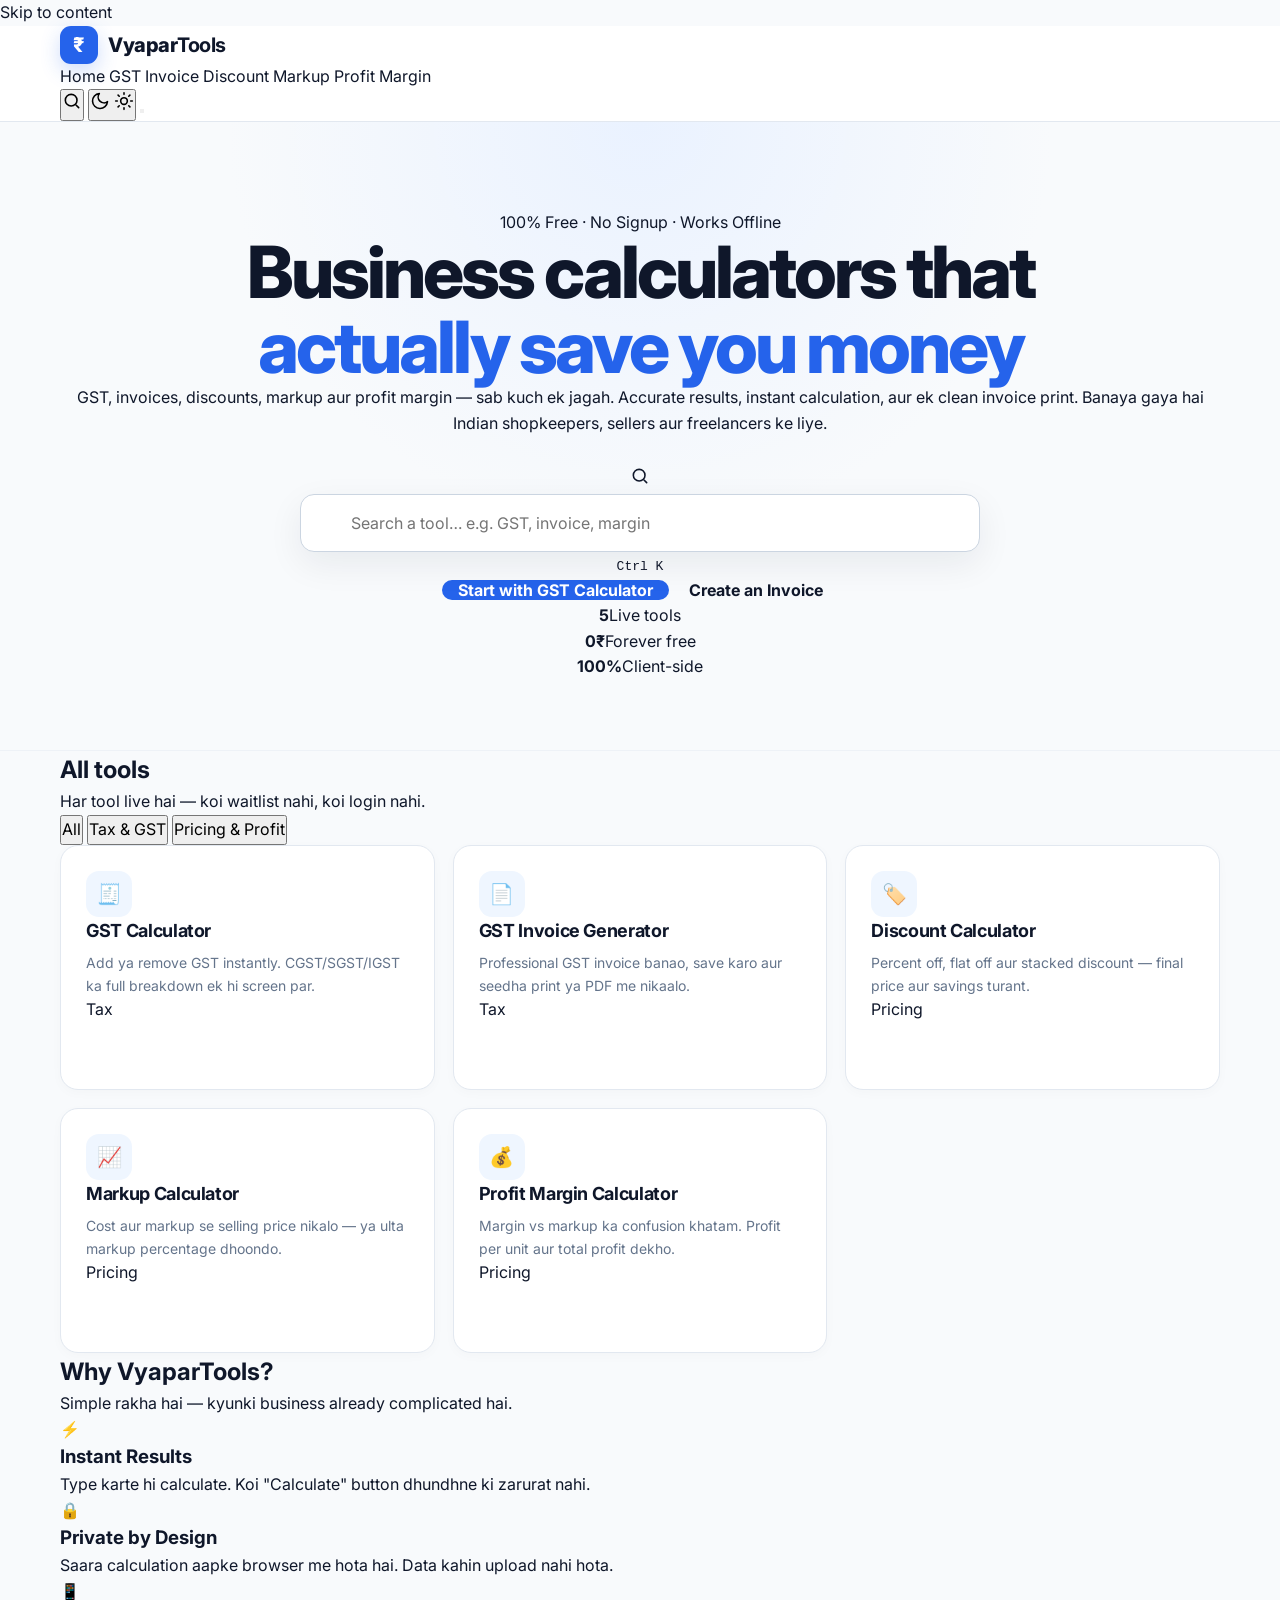
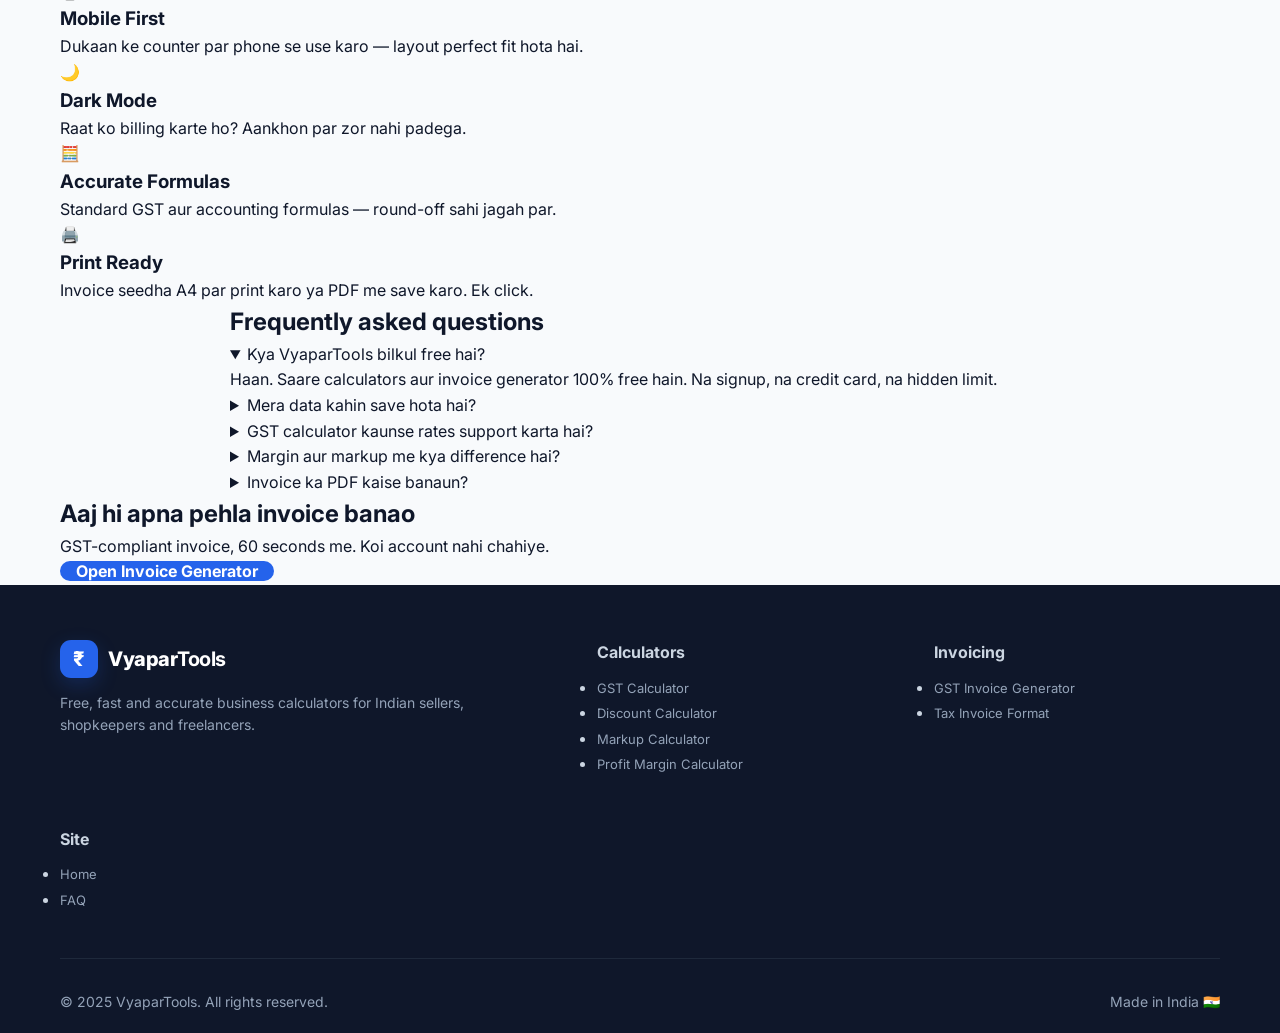
==== commit 220bf63d: "Refactor index.html for SEO and accessibility improvements Updated the HTML structure, improved meta" ====
--- a/index.html
+++ b/index.html
@@ -1,105 +1,313 @@
-<!doctype html>
-<html lang="en">
+<!DOCTYPE html>
+<html lang="en" data-theme="light">
 <head>
-<meta charset="utf-8">
+<meta charset="UTF-8">
 <meta name="viewport" content="width=device-width, initial-scale=1">
-<title>VyaparTools — Free Business Calculators & Tools</title>
-<meta name="description" content="Free GST, profit margin, discount, markup and invoice tools for Indian businesses. Fast, simple and easy to use.">
-<link rel="canonical" href="https://realtool1.github.io/vyapartools/">
-<meta name="theme-color" content="#2563eb">
+<title>VyaparTools — Free GST, Invoice, Discount & Profit Calculators for Indian Business</title>
+<meta name="description" content="Free online business calculators for Indian shopkeepers, sellers and freelancers. GST calculator, GST invoice generator, discount calculator, markup and profit margin calculator — fast, accurate, no signup.">
+<meta name="keywords" content="gst calculator, gst invoice generator, discount calculator, markup calculator, profit margin calculator, india business tools">
+<meta name="robots" content="index, follow">
+<link rel="canonical" href="https://vyapartools.example/index.html">
+<meta name="theme-color" content="#4f46e5">
+
+<!-- Open Graph -->
+<meta property="og:type" content="website">
+<meta property="og:title" content="VyaparTools — Free Business Calculators for Indian Business">
+<meta property="og:description" content="GST, invoice, discount, markup and profit margin calculators. Free, fast and accurate.">
+<meta property="og:url" content="https://vyapartools.example/index.html">
+<meta name="twitter:card" content="summary_large_image">
+
+<link rel="preconnect" href="https://fonts.googleapis.com">
+<link rel="preconnect" href="https://fonts.gstatic.com" crossorigin>
+<link href="https://fonts.googleapis.com/css2?family=Inter:wght@400;500;600;700;800&display=swap" rel="stylesheet">
 <link rel="stylesheet" href="styles.css">
+<link rel="icon" href="data:image/svg+xml,<svg xmlns='http://www.w3.org/2000/svg' viewBox='0 0 100 100'><rect width='100' height='100' rx='22' fill='%234f46e5'/><text y='72' x='50' text-anchor='middle' font-size='62' font-family='sans-serif' fill='white'>₹</text></svg>">
+
+<script type="application/ld+json">
+{
+  "@context": "https://schema.org",
+  "@type": "WebSite",
+  "name": "VyaparTools",
+  "url": "https://vyapartools.example/",
+  "potentialAction": {
+    "@type": "SearchAction",
+    "target": "https://vyapartools.example/index.html?q={search_term_string}",
+    "query-input": "required name=search_term_string"
+  }
+}
+</script>
 </head>
 <body>
-<header class="site-header">
-  <div class="container nav-container">
-    <a class="brand" href="index.html" aria-label="VyaparTools home"><span class="brand-mark">V</span><span>Vyapar<span>Tools</span></span></a>
-    <nav class="nav-links" id="navLinks" aria-label="Main navigation">
-      <a href="#tools">Tools</a><a href="#why">Why VyaparTools</a><a href="#faq">FAQ</a>
+
+<a class="skip-link" href="#main">Skip to content</a>
+
+<!-- ================= HEADER ================= -->
+<header class="site-header" id="siteHeader">
+  <div class="container header-inner">
+    <a class="brand" href="index.html" aria-label="VyaparTools home">
+      <span class="brand-mark" aria-hidden="true">₹</span>
+      <span class="brand-text">Vyapar<strong>Tools</strong></span>
+    </a>
+
+    <nav class="nav" id="primaryNav" aria-label="Primary navigation">
+      <a class="nav-link" href="index.html">Home</a>
+      <a class="nav-link" href="gst-calculator.html">GST</a>
+      <a class="nav-link" href="gst-invoice-generator.html">Invoice</a>
+      <a class="nav-link" href="discount-calculator.html">Discount</a>
+      <a class="nav-link" href="markup-calculator.html">Markup</a>
+      <a class="nav-link" href="profit-margin-calculator.html">Profit Margin</a>
     </nav>
-    <button class="mobile-menu-btn" id="mobileMenuBtn" aria-label="Open menu" aria-expanded="false">☰</button>
+
+    <div class="header-actions">
+      <button class="icon-btn" type="button" data-search-open aria-label="Search tools" title="Search (Ctrl + K)">
+        <svg viewBox="0 0 24 24" width="20" height="20" fill="none" stroke="currentColor" stroke-width="1.9" stroke-linecap="round" stroke-linejoin="round"><circle cx="11" cy="11" r="7"/><path d="m20 20-3.2-3.2"/></svg>
+      </button>
+
+      <button class="icon-btn" type="button" data-theme-toggle aria-label="Switch theme" title="Switch theme">
+        <svg class="ico ico-moon" viewBox="0 0 24 24" width="20" height="20" fill="none" stroke="currentColor" stroke-width="1.9" stroke-linecap="round" stroke-linejoin="round"><path d="M21 12.8A9 9 0 1 1 11.2 3a7 7 0 0 0 9.8 9.8Z"/></svg>
+        <svg class="ico ico-sun" viewBox="0 0 24 24" width="20" height="20" fill="none" stroke="currentColor" stroke-width="1.9" stroke-linecap="round" stroke-linejoin="round"><circle cx="12" cy="12" r="4"/><path d="M12 2v2M12 20v2M4.9 4.9l1.4 1.4M17.7 17.7l1.4 1.4M2 12h2M20 12h2M4.9 19.1l1.4-1.4M17.7 6.3l1.4-1.4"/></svg>
+      </button>
+
+      <button class="icon-btn nav-toggle" type="button" data-nav-toggle aria-expanded="false" aria-controls="primaryNav" aria-label="Open menu">
+        <span class="hamburger" aria-hidden="true"><span></span><span></span><span></span></span>
+      </button>
+    </div>
   </div>
 </header>
 
-<main>
-<section class="hero">
-  <div class="container hero-inner">
-    <div class="eyebrow"><span class="status-dot"></span> Free tools for modern businesses</div>
-    <h1>Run your business with <span>better tools.</span></h1>
-    <p class="hero-copy">Simple calculators and business utilities that help you price products, understand GST, calculate profit and create invoices — without complicated software.</p>
-    <div class="hero-search">
-      <span aria-hidden="true">⌕</span>
-      <input id="globalSearch" type="search" placeholder="Search a tool — GST, profit, discount..." autocomplete="off" aria-label="Search tools">
-    </div>
-    <div class="hero-points"><span>✓ Free to use</span><span>✓ No signup</span><span>✓ Works on mobile</span></div>
+<main id="main">
+
+  <!-- ================= HERO ================= -->
+  <section class="hero">
+    <div class="container hero-inner">
+      <span class="pill"><span class="dot"></span> 100% Free · No Signup · Works Offline</span>
+      <h1>Business calculators that <span class="grad">actually save you money</span></h1>
+      <p class="hero-sub">
+        GST, invoices, discounts, markup aur profit margin — sab kuch ek jagah.
+        Accurate results, instant calculation, aur ek clean invoice print. Banaya gaya hai
+        Indian shopkeepers, sellers aur freelancers ke liye.
+      </p>
+
+      <div class="hero-search">
+        <svg viewBox="0 0 24 24" width="20" height="20" fill="none" stroke="currentColor" stroke-width="1.9" stroke-linecap="round" stroke-linejoin="round" aria-hidden="true"><circle cx="11" cy="11" r="7"/><path d="m20 20-3.2-3.2"/></svg>
+        <input id="toolSearch" type="search" placeholder="Search a tool… e.g. GST, invoice, margin" aria-label="Search tools" autocomplete="off">
+        <kbd class="kbd-hint">Ctrl K</kbd>
+      </div>
+
+      <div class="hero-cta">
+        <a class="btn btn-primary" href="gst-calculator.html">Start with GST Calculator</a>
+        <a class="btn btn-outline" href="gst-invoice-generator.html">Create an Invoice</a>
+      </div>
+
+      <div class="hero-stats">
+        <div><strong>5</strong><span>Live tools</span></div>
+        <div><strong>0₹</strong><span>Forever free</span></div>
+        <div><strong>100%</strong><span>Client-side</span></div>
+      </div>
+    </div>
+  </section>
+
+  <!-- ================= TOOLS ================= -->
+  <section class="section" id="tools">
+    <div class="container">
+      <header class="section-head">
+        <h2>All tools</h2>
+        <p>Har tool live hai — koi waitlist nahi, koi login nahi.</p>
+      </header>
+
+      <div class="chips" role="tablist" aria-label="Filter tools by category">
+        <button class="chip is-active" data-filter-cat="all" type="button">All</button>
+        <button class="chip" data-filter-cat="Tax" type="button">Tax &amp; GST</button>
+        <button class="chip" data-filter-cat="Pricing" type="button">Pricing &amp; Profit</button>
+      </div>
+
+      <div class="tool-grid" id="toolGrid">
+
+        <a class="tool-card" href="gst-calculator.html"
+           data-cat="Tax" data-title="GST Calculator"
+           data-keywords="gst tax cgst sgst igst inclusive exclusive reverse tax rate">
+          <span class="tool-icon" aria-hidden="true">🧾</span>
+          <h3>GST Calculator</h3>
+          <p>Add ya remove GST instantly. CGST/SGST/IGST ka full breakdown ek hi screen par.</p>
+          <span class="tool-tag">Tax</span>
+        </a>
+
+        <a class="tool-card" href="gst-invoice-generator.html"
+           data-cat="Tax" data-title="GST Invoice Generator"
+           data-keywords="invoice bill gstin hsn print tax invoice generator">
+          <span class="tool-icon" aria-hidden="true">📄</span>
+          <h3>GST Invoice Generator</h3>
+          <p>Professional GST invoice banao, save karo aur seedha print ya PDF me nikaalo.</p>
+          <span class="tool-tag">Tax</span>
+        </a>
+
+        <a class="tool-card" href="discount-calculator.html"
+           data-cat="Pricing" data-title="Discount Calculator"
+           data-keywords="discount sale off percent mrp price reduce flat">
+          <span class="tool-icon" aria-hidden="true">🏷️</span>
+          <h3>Discount Calculator</h3>
+          <p>Percent off, flat off aur stacked discount — final price aur savings turant.</p>
+          <span class="tool-tag">Pricing</span>
+        </a>
+
+        <a class="tool-card" href="markup-calculator.html"
+           data-cat="Pricing" data-title="Markup Calculator"
+           data-keywords="markup cost selling price profit margin price">
+          <span class="tool-icon" aria-hidden="true">📈</span>
+          <h3>Markup Calculator</h3>
+          <p>Cost aur markup se selling price nikalo — ya ulta markup percentage dhoondo.</p>
+          <span class="tool-tag">Pricing</span>
+        </a>
+
+        <a class="tool-card" href="profit-margin-calculator.html"
+           data-cat="Pricing" data-title="Profit Margin Calculator"
+           data-keywords="margin profit markup cost revenue net gross">
+          <span class="tool-icon" aria-hidden="true">💰</span>
+          <h3>Profit Margin Calculator</h3>
+          <p>Margin vs markup ka confusion khatam. Profit per unit aur total profit dekho.</p>
+          <span class="tool-tag">Pricing</span>
+        </a>
+
+      </div>
+
+      <p class="empty-state" id="toolEmpty" hidden>Koi tool nahi mila. Doosra keyword try kijiye.</p>
+    </div>
+  </section>
+
+  <!-- ================= WHY ================= -->
+  <section class="section section-alt">
+    <div class="container">
+      <header class="section-head">
+        <h2>Why VyaparTools?</h2>
+        <p>Simple rakha hai — kyunki business already complicated hai.</p>
+      </header>
+
+      <div class="feature-grid">
+        <article class="feature">
+          <span class="feature-icon" aria-hidden="true">⚡</span>
+          <h3>Instant Results</h3>
+          <p>Type karte hi calculate. Koi "Calculate" button dhundhne ki zarurat nahi.</p>
+        </article>
+        <article class="feature">
+          <span class="feature-icon" aria-hidden="true">🔒</span>
+          <h3>Private by Design</h3>
+          <p>Saara calculation aapke browser me hota hai. Data kahin upload nahi hota.</p>
+        </article>
+        <article class="feature">
+          <span class="feature-icon" aria-hidden="true">📱</span>
+          <h3>Mobile First</h3>
+          <p>Dukaan ke counter par phone se use karo — layout perfect fit hota hai.</p>
+        </article>
+        <article class="feature">
+          <span class="feature-icon" aria-hidden="true">🌙</span>
+          <h3>Dark Mode</h3>
+          <p>Raat ko billing karte ho? Aankhon par zor nahi padega.</p>
+        </article>
+        <article class="feature">
+          <span class="feature-icon" aria-hidden="true">🧮</span>
+          <h3>Accurate Formulas</h3>
+          <p>Standard GST aur accounting formulas — round-off sahi jagah par.</p>
+        </article>
+        <article class="feature">
+          <span class="feature-icon" aria-hidden="true">🖨️</span>
+          <h3>Print Ready</h3>
+          <p>Invoice seedha A4 par print karo ya PDF me save karo. Ek click.</p>
+        </article>
+      </div>
+    </div>
+  </section>
+
+  <!-- ================= FAQ ================= -->
+  <section class="section" id="faq">
+    <div class="container narrow">
+      <header class="section-head">
+        <h2>Frequently asked questions</h2>
+      </header>
+
+      <div class="faq" data-accordion>
+        <details class="faq-item" open>
+          <summary>Kya VyaparTools bilkul free hai?</summary>
+          <div class="faq-body"><p>Haan. Saare calculators aur invoice generator 100% free hain. Na signup, na credit card, na hidden limit.</p></div>
+        </details>
+        <details class="faq-item">
+          <summary>Mera data kahin save hota hai?</summary>
+          <div class="faq-body"><p>Nahi. Har calculation aapke browser me hi hota hai. Invoice generator ka data aapke device ke local storage me save hota hai — server par kuch nahi jaata.</p></div>
+        </details>
+        <details class="faq-item">
+          <summary>GST calculator kaunse rates support karta hai?</summary>
+          <div class="faq-body"><p>0%, 0.25%, 3%, 5%, 12%, 18%, 28% aur custom rate bhi. Inclusive (reverse) aur exclusive dono modes available hain.</p></div>
+        </details>
+        <details class="faq-item">
+          <summary>Margin aur markup me kya difference hai?</summary>
+          <div class="faq-body"><p>Margin profit ka percentage hai <em>selling price</em> par, aur markup profit ka percentage hai <em>cost price</em> par. Dono ka apna use-case hai — hamara <a href="profit-margin-calculator.html">Profit Margin Calculator</a> dono dikhata hai.</p></div>
+        </details>
+        <details class="faq-item">
+          <summary>Invoice ka PDF kaise banaun?</summary>
+          <div class="faq-body"><p>Invoice generate karke <strong>Print</strong> button dabaiye, phir print dialog me "Save as PDF" choose kijiye. Bas.</p></div>
+        </details>
+      </div>
+    </div>
+  </section>
+
+  <!-- ================= CTA ================= -->
+  <section class="section">
+    <div class="container">
+      <div class="cta-band">
+        <div>
+          <h2>Aaj hi apna pehla invoice banao</h2>
+          <p>GST-compliant invoice, 60 seconds me. Koi account nahi chahiye.</p>
+        </div>
+        <a class="btn btn-primary btn-lg" href="gst-invoice-generator.html">Open Invoice Generator</a>
+      </div>
+    </div>
+  </section>
+
+</main>
+
+<!-- ================= FOOTER ================= -->
+<footer class="site-footer">
+  <div class="container footer-grid">
+    <div class="footer-brand">
+      <a class="brand" href="index.html">
+        <span class="brand-mark" aria-hidden="true">₹</span>
+        <span class="brand-text">Vyapar<strong>Tools</strong></span>
+      </a>
+      <p>Free, fast and accurate business calculators for Indian sellers, shopkeepers and freelancers.</p>
+    </div>
+
+    <div class="footer-col">
+      <h4>Calculators</h4>
+      <ul>
+        <li><a href="gst-calculator.html">GST Calculator</a></li>
+        <li><a href="discount-calculator.html">Discount Calculator</a></li>
+        <li><a href="markup-calculator.html">Markup Calculator</a></li>
+        <li><a href="profit-margin-calculator.html">Profit Margin Calculator</a></li>
+      </ul>
+    </div>
+
+    <div class="footer-col">
+      <h4>Invoicing</h4>
+      <ul>
+        <li><a href="gst-invoice-generator.html">GST Invoice Generator</a></li>
+        <li><a href="gst-invoice-generator.html">Tax Invoice Format</a></li>
+      </ul>
+    </div>
+
+    <div class="footer-col">
+      <h4>Site</h4>
+      <ul>
+        <li><a href="index.html">Home</a></li>
+        <li><a href="index.html#faq">FAQ</a></li>
+      </ul>
+    </div>
   </div>
-</section>
-
-<section class="tools-section" id="tools">
-<div class="container">
-  <div class="section-heading">
-    <div><div class="section-kicker">TOOLKIT</div><h2>Business tools</h2><p>Everything you need for everyday pricing, tax and business calculations.</p></div>
+
+  <div class="container footer-bottom">
+    <p>© <span id="year">2025</span> VyaparTools. All rights reserved.</p>
+    <p>Made in India 🇮🇳</p>
   </div>
-  <div class="tool-grid">
-
-    <a class="tool-card tool-card-featured" href="gst-calculator.html">
-      <div class="tool-card-top"><span class="tool-icon">₹</span><span class="card-badge">GST & TAX</span></div>
-      <h3>GST Calculator</h3><p>Add or remove GST from any amount and see the tax breakdown instantly.</p><span class="tool-action">Open calculator <span>→</span></span>
-    </a>
-
-    <a class="tool-card" href="profit-margin-calculator.html">
-      <div class="tool-card-top"><span class="tool-icon">%</span><span class="card-badge">FINANCE</span></div>
-      <h3>Profit Margin Calculator</h3><p>Calculate gross profit, profit margin and markup from cost and selling price.</p><span class="tool-action">Open calculator <span>→</span></span>
-    </a>
-
-    <a class="tool-card" href="discount-calculator.html">
-      <div class="tool-card-top"><span class="tool-icon">%</span><span class="card-badge">SALES</span></div>
-      <h3>Discount Calculator</h3><p>Calculate discount amount and final selling price quickly and accurately.</p><span class="tool-action">Open calculator <span>→</span></span>
-    </a>
-
-    <a class="tool-card" href="markup-calculator.html">
-      <div class="tool-card-top"><span class="tool-icon">↗</span><span class="card-badge">PRICING</span></div>
-      <h3>Markup Calculator</h3><p>Turn your cost price into a selling price using your desired markup percentage.</p><span class="tool-action">Open calculator <span>→</span></span>
-    </a>
-
-    <a class="tool-card" href="gst-invoice-generator.html">
-      <div class="tool-card-top"><span class="tool-icon">▤</span><span class="card-badge">INVOICING</span></div>
-      <h3>GST Invoice Generator</h3><p>Create a clean GST invoice, calculate tax and print or save it as a PDF.</p><span class="tool-action">Create invoice <span>→</span></span>
-    </a>
-
-  </div>
-  <div class="empty-state" id="searchEmpty" hidden><strong>No matching tools</strong><p>Try “GST”, “profit”, “discount” or “invoice”.</p></div>
-</div>
-</section>
-
-<section class="why-section" id="why">
-<div class="container">
-  <div class="section-heading centered"><div class="section-kicker">BUILT FOR SPEED</div><h2>Business calculations, without the clutter.</h2><p>Designed to be clear enough for a first-time user and fast enough for everyday work.</p></div>
-  <div class="benefit-grid">
-    <article class="benefit"><span>01</span><h3>Instant results</h3><p>Enter your numbers and get the result immediately.</p></article>
-    <article class="benefit"><span>02</span><h3>Made for India</h3><p>Indian rupee formatting and GST-focused business tools.</p></article>
-    <article class="benefit"><span>03</span><h3>Works everywhere</h3><p>Responsive pages that work on phones, tablets and desktops.</p></article>
-  </div>
-</div>
-</section>
-
-<section class="faq-section" id="faq">
-<div class="container narrow">
-  <div class="section-heading centered"><div class="section-kicker">FAQ</div><h2>Frequently asked questions</h2></div>
-  <details><summary>Are VyaparTools calculators free?</summary><p>Yes. The tools currently available on VyaparTools are designed to be free to use.</p></details>
-  <details><summary>Do I need to create an account?</summary><p>No account is required for the current calculators.</p></details>
-  <details><summary>Can I use the tools on my phone?</summary><p>Yes. The website is responsive and designed for mobile screens as well as desktop browsers.</p></details>
-</div>
-</section>
-</main>
-
-<footer class="site-footer">
-<div class="container footer-grid">
-  <div><a class="brand footer-brand" href="index.html"><span class="brand-mark">V</span><span>Vyapar<span>Tools</span></span></a><p>Simple tools for smarter everyday business.</p></div>
-  <div class="footer-col"><strong>Tools</strong><a href="gst-calculator.html">GST Calculator</a><a href="profit-margin-calculator.html">Profit Margin</a><a href="discount-calculator.html">Discount Calculator</a><a href="markup-calculator.html">Markup Calculator</a><a href="gst-invoice-generator.html">GST Invoice Generator</a></div>
-  <div class="footer-col"><strong>Explore</strong><a href="#why">Why VyaparTools</a><a href="#faq">FAQ</a><a href="#tools">All Tools</a></div>
-</div>
-<div class="container footer-bottom"><span>© 2026 VyaparTools</span><span>Free business tools</span></div>
 </footer>
+
 <script src="app.js"></script>
 </body>
-</html>+</html>
--- a/styles.css
+++ b/styles.css
@@ -1,18 +1,62 @@
-* { box-sizing: border-box; margin: 0; padding: 0; font-family: system-ui, -apple-system, sans-serif; }
-body { background: #f8fafc; color: #0f172a; line-height: 1.5; padding-bottom: 40px; }
-header { background: #ffffff; border-bottom: 1px solid #e2e8f0; padding: 1rem 5%; display: flex; justify-space-between; align-items: center; }
-.logo { font-size: 1.25rem; font-weight: 700; color: #2563eb; text-decoration: none; }
-.container { max-width: 900px; margin: 2rem auto; padding: 0 1rem; }
-.hero { text-align: center; margin-bottom: 2rem; }
-.search-box { width: 100%; max-width: 500px; padding: 0.75rem 1rem; border: 1px solid #cbd5e1; border-radius: 8px; margin: 1rem 0; font-size: 1rem; }
-.grid { display: grid; grid-template-columns: repeat(auto-fit, minmax(250px, 1fr)); gap: 1rem; }
-.card { background: #fff; border: 1px solid #e2e8f0; padding: 1.5rem; border-radius: 8px; text-decoration: none; color: inherit; transition: transform 0.2s; }
-.card:hover { transform: translateY(-3px); border-color: #2563eb; }
-.card h3 { color: #1e293b; margin-bottom: 0.5rem; }
-.calc-box { background: #fff; padding: 2rem; border-radius: 8px; border: 1px solid #e2e8f0; }
-.form-group { margin-bottom: 1.25rem; }
-.form-group label { display: block; margin-bottom: 0.5rem; font-weight: 600; }
-.form-group input { width: 100%; padding: 0.6rem; border: 1px solid #cbd5e1; border-radius: 6px; }
-.btn { background: #2563eb; color: #fff; border: none; padding: 0.75rem 1.5rem; border-radius: 6px; cursor: pointer; font-weight: 600; width: 100%; }
-.btn:hover { background: #1d4ed8; }
-.result { margin-top: 1.5rem; padding: 1rem; background: #f1f5f9; border-radius: 6px; font-weight: 600; }
+:root{
+--primary:#2563eb;--primary-dark:#1d4ed8;--primary-soft:#eff6ff;--ink:#0f172a;--muted:#64748b;--subtle:#94a3b8;--line:#e2e8f0;--surface:#fff;--bg:#f8fafc;--success:#16a34a;--radius:18px;
+}
+*{box-sizing:border-box;margin:0;padding:0}
+html{scroll-behavior:smooth}
+body{font-family:Inter,ui-sans-serif,-apple-system,BlinkMacSystemFont,"Segoe UI",Roboto,Arial,sans-serif;background:var(--bg);color:var(--ink);line-height:1.6;-webkit-font-smoothing:antialiased}
+a{color:inherit;text-decoration:none}button,input,select,textarea{font:inherit}
+.container{width:min(1160px,calc(100% - 40px));margin-inline:auto}
+.narrow{max-width:820px}
+.site-header,.header{position:sticky;top:0;z-index:50;background:rgba(255,255,255,.9);backdrop-filter:blur(16px);border-bottom:1px solid var(--line)}
+.nav-container{height:72px;display:flex;align-items:center;justify-content:space-between}
+.brand{display:inline-flex;align-items:center;gap:10px;font-weight:800;font-size:20px;letter-spacing:-.5px}
+.brand>span:last-child>span,.logo span{color:var(--primary)}
+.brand-mark{width:38px;height:38px;border-radius:11px;background:var(--primary);color:#fff!important;display:grid;place-items:center;font-weight:800;box-shadow:0 7px 20px rgba(37,99,235,.22)}
+.nav-links{display:flex;align-items:center;gap:30px}
+.nav-links a{font-size:14px;font-weight:600;color:#475569;transition:.2s}
+.nav-links a:hover{color:var(--primary)}
+.mobile-menu-btn{display:none;border:1px solid var(--line);background:#fff;border-radius:10px;padding:8px 11px;cursor:pointer;color:var(--ink)}
+.hero{background:radial-gradient(circle at 50% 0%,#eaf2ff 0,rgba(248,250,252,0) 46%);border-bottom:1px solid #eef2f7}
+.hero-inner{text-align:center;padding:88px 0 70px}
+.eyebrow,.section-kicker{font-size:11px;letter-spacing:.12em;font-weight:800;color:var(--primary)}
+.eyebrow{display:inline-flex;align-items:center;gap:8px;background:#fff;border:1px solid #dbeafe;border-radius:999px;padding:7px 12px;margin-bottom:20px}
+.status-dot{width:7px;height:7px;border-radius:50%;background:var(--success)}
+.hero h1{font-size:clamp(42px,7vw,72px);line-height:1.04;letter-spacing:-3px;max-width:850px;margin:auto;font-weight:800}
+.hero h1 span{color:var(--primary)}
+.hero-copy{max-width:680px;margin:20px auto 0;color:var(--muted);font-size:18px}
+.hero-search{position:relative;max-width:680px;margin:30px auto 0}
+.hero-search>span{position:absolute;left:19px;top:50%;transform:translateY(-50%);font-size:24px;color:var(--subtle)}
+.hero-search input{width:100%;height:58px;border:1px solid #cbd5e1;border-radius:14px;background:#fff;padding:0 20px 0 50px;outline:0;box-shadow:0 12px 35px rgba(15,23,42,.07);transition:.2s}
+.hero-search input:focus{border-color:#93c5fd;box-shadow:0 0 0 4px rgba(37,99,235,.1),0 12px 35px rgba(15,23,42,.07)}
+.hero-points{display:flex;justify-content:center;gap:25px;flex-wrap:wrap;margin-top:17px;color:#64748b;font-size:13px;font-weight:600}
+.tools-section{padding:78px 0}
+.section-heading{margin-bottom:28px}
+.section-heading h2{font-size:32px;line-height:1.15;letter-spacing:-1.2px;margin-top:6px}
+.section-heading p{color:var(--muted);margin-top:7px;font-size:15px}
+.section-heading.centered{text-align:center;max-width:720px;margin-inline:auto;margin-bottom:35px}
+.tool-grid{display:grid;grid-template-columns:repeat(3,1fr);gap:18px}
+.tool-card{background:var(--surface);border:1px solid var(--line);border-radius:var(--radius);padding:25px;min-height:245px;display:flex;flex-direction:column;box-shadow:0 3px 12px rgba(15,23,42,.025);transition:transform .2s,border-color .2s,box-shadow .2s}
+.tool-card:hover{transform:translateY(-4px);border-color:#bfdbfe;box-shadow:0 18px 40px rgba(15,23,42,.08)}
+.tool-card-featured{border-color:#bfdbfe;box-shadow:0 8px 25px rgba(37,99,235,.06)}
+.tool-card-top{display:flex;align-items:center;justify-content:space-between;margin-bottom:20px}
+.tool-icon{width:46px;height:46px;border-radius:13px;display:grid;place-items:center;background:var(--primary-soft);color:var(--primary);font-weight:800;font-size:20px}
+.card-badge{font-size:10px;font-weight:800;letter-spacing:.08em;color:#64748b;background:#f8fafc;border:1px solid var(--line);border-radius:999px;padding:5px 8px}
+.tool-card h3{font-size:18px;letter-spacing:-.35px}
+.tool-card p{font-size:14px;color:var(--muted);margin-top:7px;max-width:330px}
+.tool-action{margin-top:auto;padding-top:18px;color:var(--primary);font-size:13px;font-weight:750}.tool-action span{display:inline-block;transition:transform .2s}.tool-card:hover .tool-action span{transform:translateX(4px)}
+.empty-state{text-align:center;padding:50px 20px;color:var(--muted)}
+.why-section{padding:80px 0;background:#fff;border-top:1px solid var(--line);border-bottom:1px solid var(--line)}
+.benefit-grid{display:grid;grid-template-columns:repeat(3,1fr);gap:18px}
+.benefit{border:1px solid var(--line);border-radius:16px;padding:24px;background:#fff}
+.benefit>span{font-size:12px;font-weight:800;color:var(--primary)}
+.benefit h3{font-size:17px;margin-top:25px}.benefit p{color:var(--muted);font-size:14px;margin-top:6px}
+.faq-section{padding:80px 0}.faq-section details{background:#fff;border:1px solid var(--line);border-radius:13px;margin:10px 0;padding:0 18px}.faq-section summary{cursor:pointer;padding:17px 0;font-weight:700}.faq-section details p{color:var(--muted);font-size:14px;padding:0 0 17px}
+.site-footer,.footer{background:#0f172a;color:#cbd5e1;padding:55px 0 20px}
+.footer-grid{display:grid;grid-template-columns:1.7fr 1fr 1fr;gap:50px}.footer-brand{color:#fff}.site-footer .brand>span:last-child>span{color:#60a5fa}.site-footer p{color:#94a3b8;font-size:14px;margin-top:14px}
+.footer-col{display:flex;flex-direction:column;gap:9px}.footer-col strong{color:#fff;font-size:13px;margin-bottom:4px}.footer-col a{font-size:13px;color:#94a3b8}.footer-col a:hover{color:#fff}
+.footer-bottom{border-top:1px solid #1e293b;margin-top:45px;padding-top:18px;display:flex;justify-content:space-between;color:#64748b;font-size:12px}
+.main{max-width:900px;margin:auto;padding:0 0 70px}.header{position:sticky}.nav-container{position:relative}
+.calc-wrapper{margin-top:25px;background:#fff;border:1px solid var(--line);border-radius:20px;box-shadow:0 12px 35px rgba(15,23,42,.06);overflow:hidden}.calc-grid{display:grid;grid-template-columns:1fr 1fr}.calc-inputs{padding:30px;border-right:1px solid var(--line)}.calc-results{padding:30px;display:flex;flex-direction:column;justify-content:space-between;gap:25px}.form-group{margin-bottom:20px}.form-group:last-child{margin-bottom:0}.form-group label{display:block;font-size:13px;font-weight:700;margin-bottom:8px}.input-control,.form-group input,.form-group select{width:100%;height:46px;border:1px solid #cbd5e1;border-radius:10px;padding:0 13px;background:#fff;color:var(--ink);outline:0}.input-control:focus,.form-group input:focus,.form-group select:focus{border-color:#93c5fd;box-shadow:0 0 0 4px rgba(37,99,235,.1)}.result-hero{background:var(--primary-soft);border:1px solid #dbeafe;border-radius:15px;padding:23px}.result-label{font-size:12px;color:#475569;font-weight:700}.result-value{font-size:36px;line-height:1.1;font-weight:800;color:var(--primary);margin-top:6px;word-break:break-word}.breakdown-list{margin-top:16px;border:1px solid var(--line);border-radius:12px;overflow:hidden}.breakdown-item{display:flex;justify-content:space-between;gap:15px;padding:13px 15px;border-bottom:1px solid var(--line);font-size:13px}.breakdown-item:last-child{border-bottom:0}.breakdown-item span:last-child{font-weight:750}.calc-actions{display:flex;gap:10px}.btn{height:44px;border:0;border-radius:10px;padding:0 16px;cursor:pointer;font-weight:700}.btn-primary{background:var(--primary);color:#fff}.btn-primary:hover{background:var(--primary-dark)}.btn-secondary{background:#fff;color:var(--ink);border:1px solid #cbd5e1}.edu-block{margin-top:25px;background:#fff;border:1px solid var(--line);border-radius:16px;padding:25px}.edu-block h2{font-size:21px;margin-bottom:10px}.edu-block p{font-size:14px;color:var(--muted);margin-top:9px}.edu-block code{background:#f1f5f9;border-radius:6px;padding:2px 6px;color:#334155}
+@media(max-width:850px){.container{width:min(100% - 32px,1160px)}.nav-links{display:none}.mobile-menu-btn{display:block}.nav-links.mobile-open{display:flex;position:absolute;left:0;right:0;top:72px;background:#fff;padding:18px 20px;border-bottom:1px solid var(--line);box-shadow:0 12px 25px rgba(15,23,42,.06);flex-direction:column;align-items:flex-start;gap:16px}.tool-grid{grid-template-columns:repeat(2,1fr)}.calc-grid{grid-template-columns:1fr}.calc-inputs{border-right:0;border-bottom:1px solid var(--line)}}
+@media(max-width:600px){.container{width:min(100% - 28px,1160px)}.hero-inner{padding:62px 0 52px}.hero h1{font-size:43px;letter-spacing:-2px}.hero-copy{font-size:16px}.hero-search input{height:54px}.hero-points{gap:10px 18px}.tools-section,.why-section,.faq-section{padding:60px 0}.section-heading h2{font-size:27px}.tool-grid,.benefit-grid{grid-template-columns:1fr}.tool-card{min-height:225px;padding:22px}.footer-grid{grid-template-columns:1fr;gap:28px}.footer-bottom{flex-direction:column;gap:5px}.calc-inputs,.calc-results{padding:22px}.result-value{font-size:30px}.main{padding-bottom:50px}}
+@media(prefers-reduced-motion:reduce){*{scroll-behavior:auto!important;transition:none!important}}
